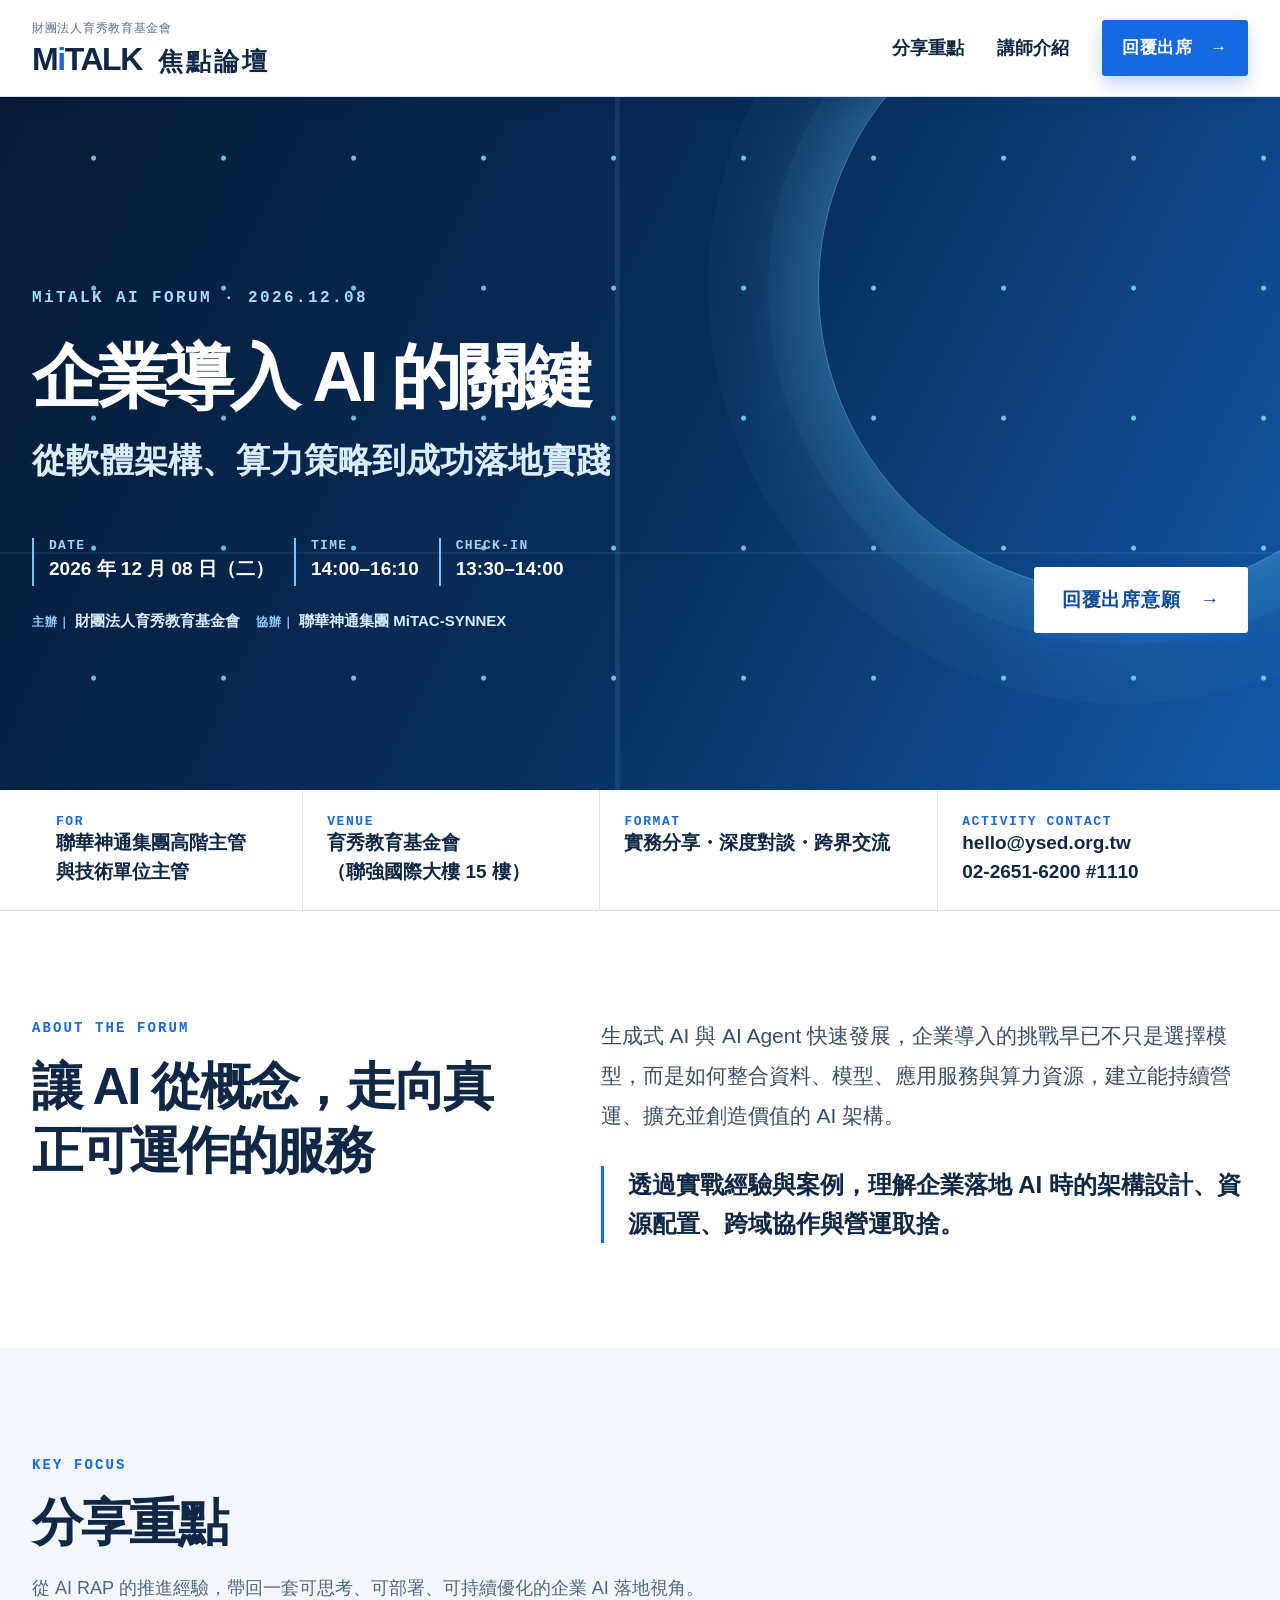
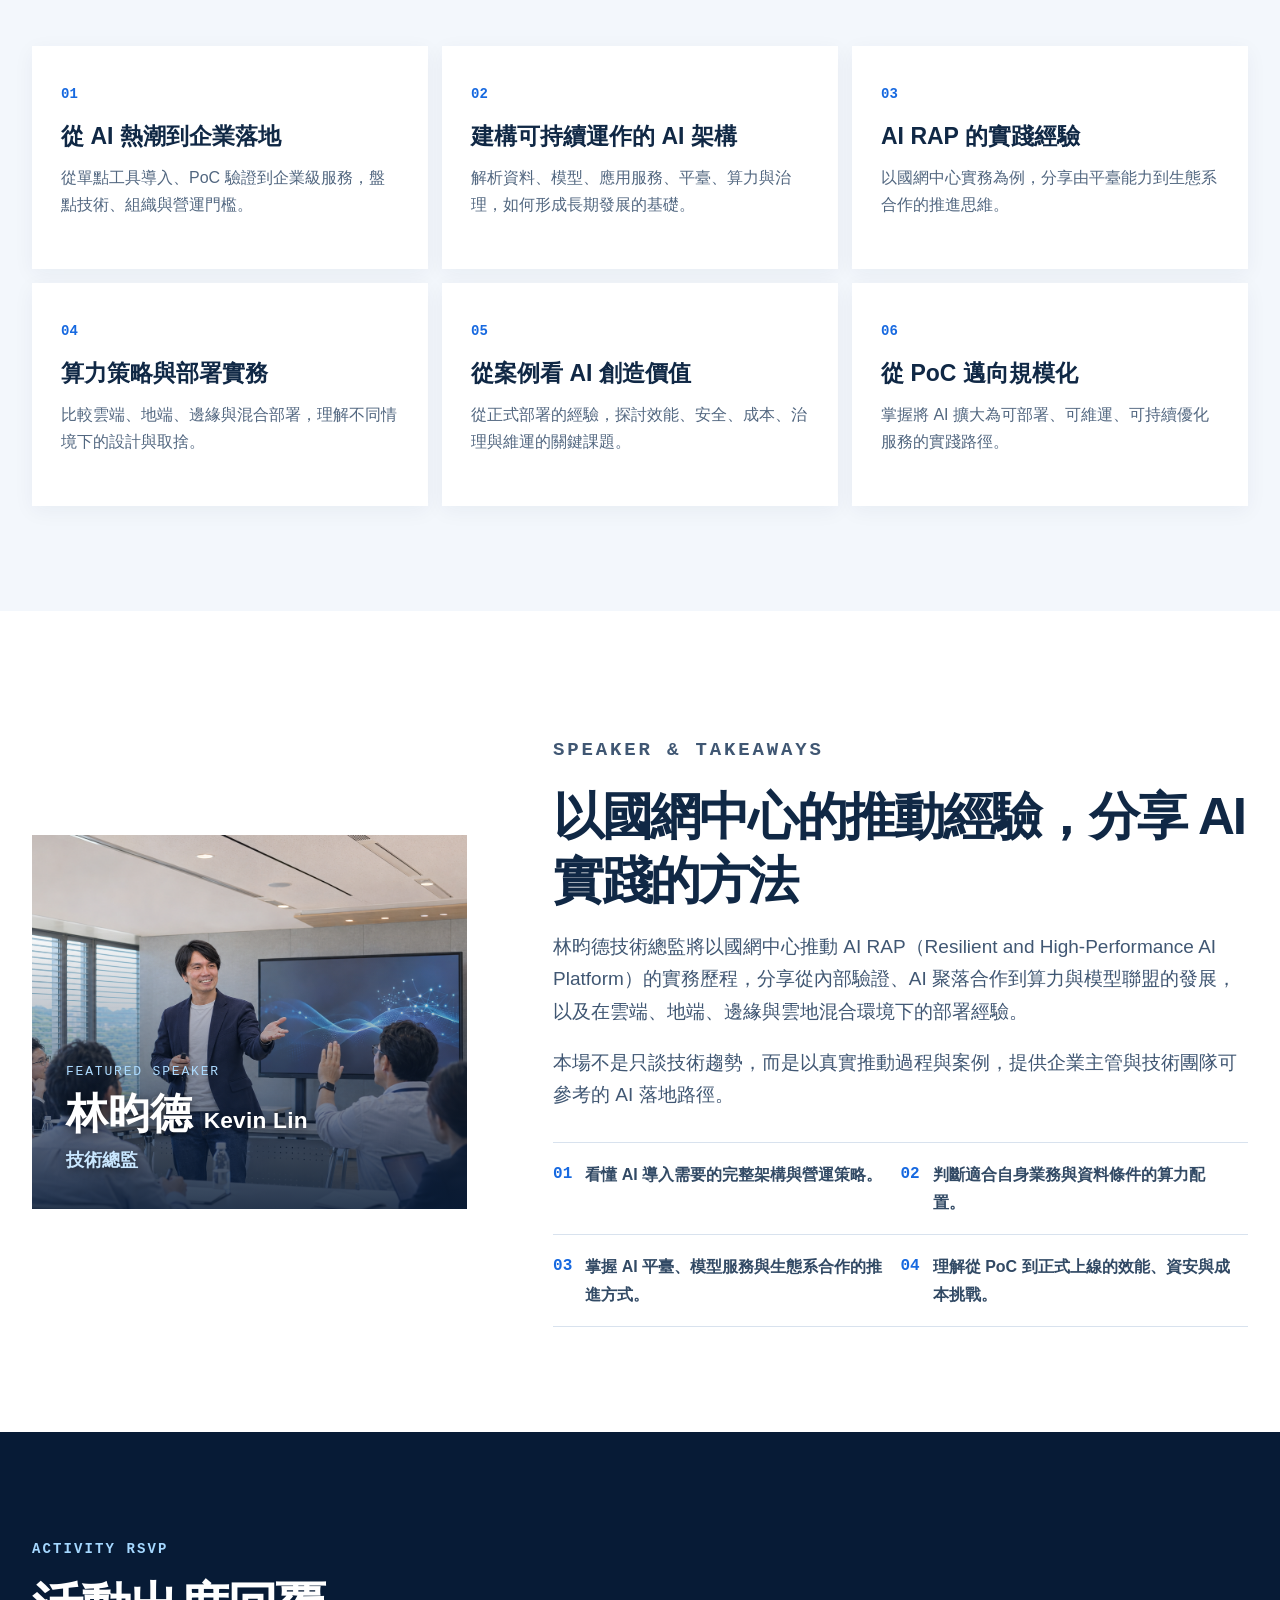
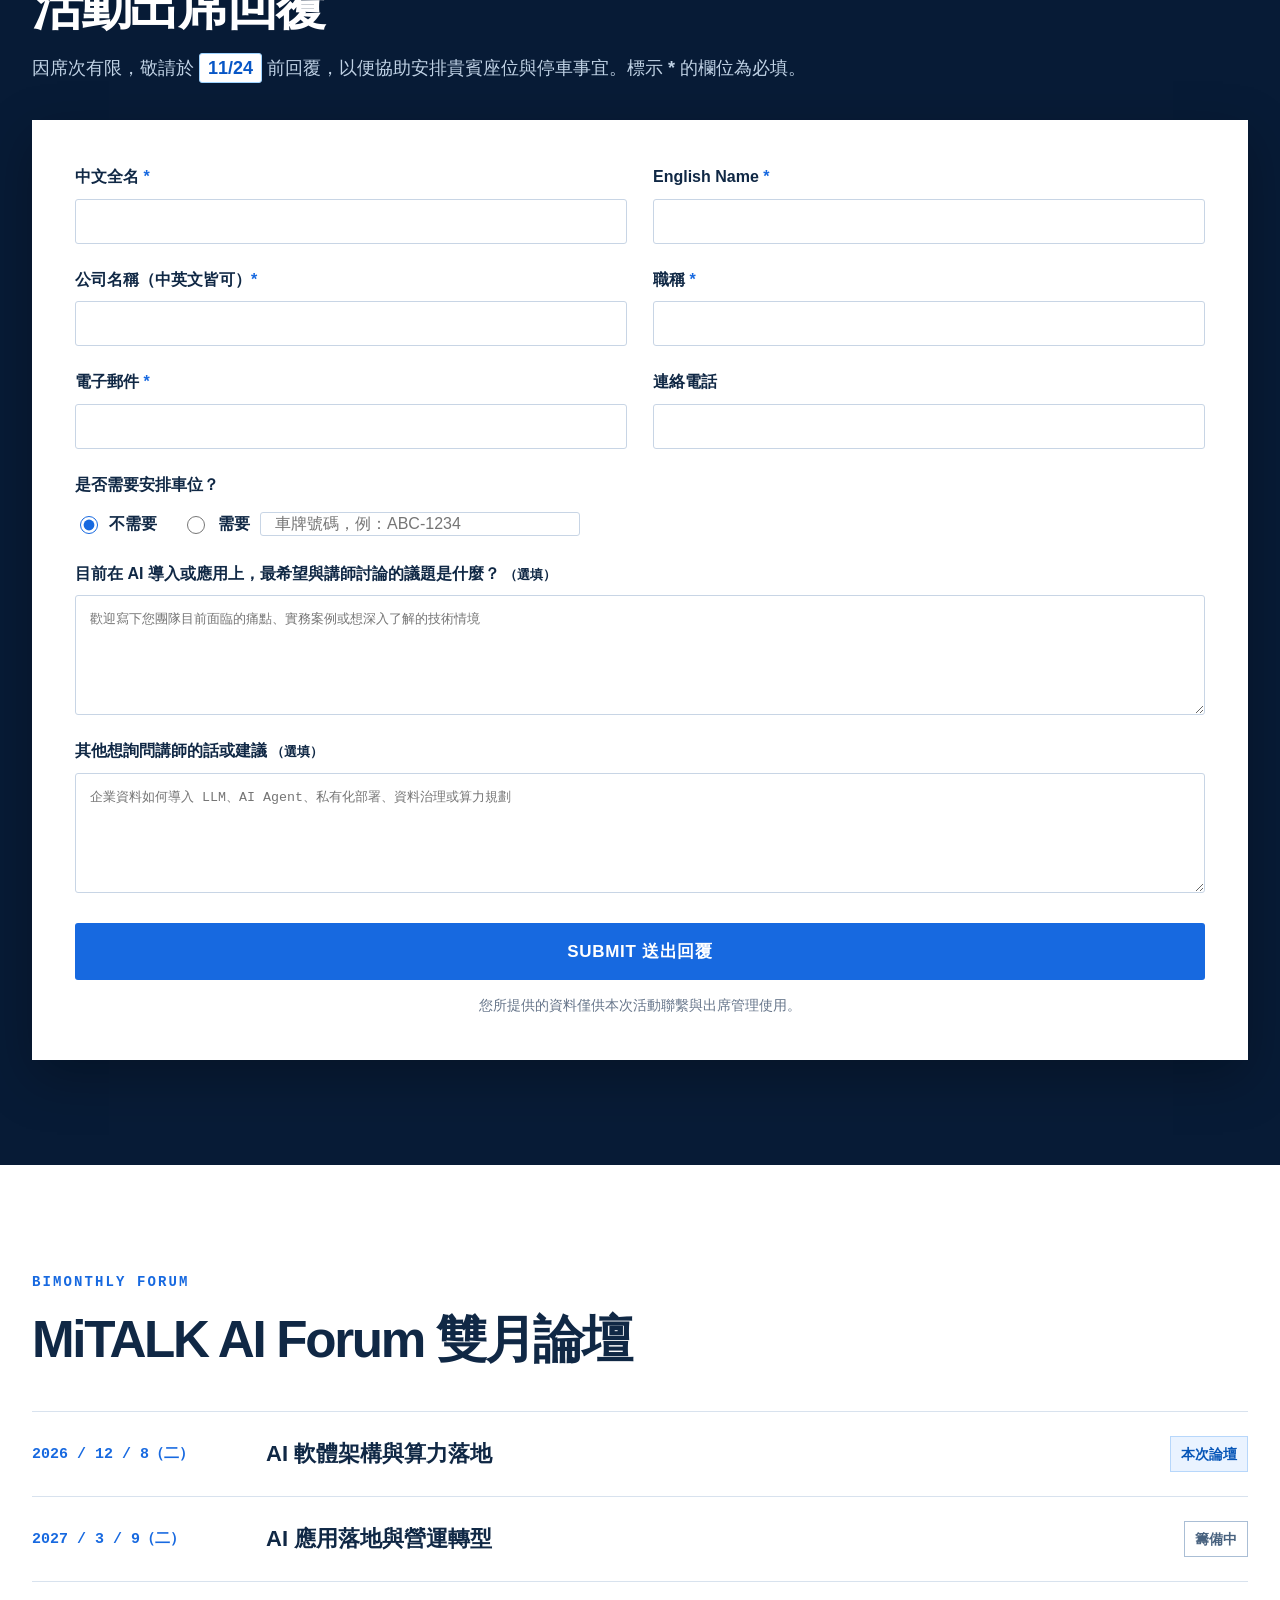
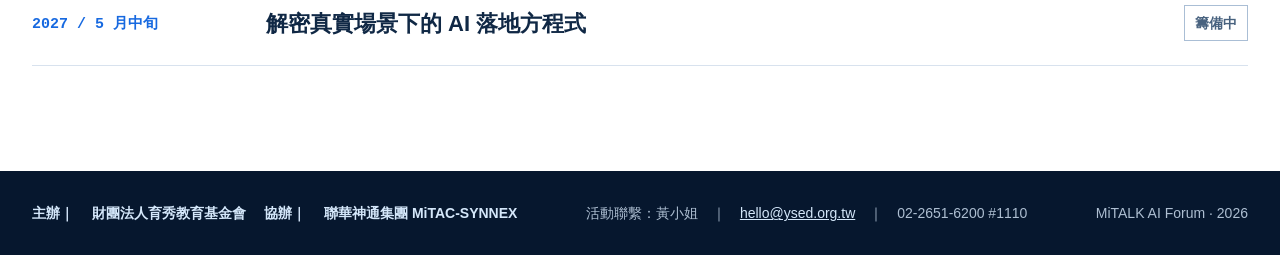
==== index.html @ 477a1f64 "Add files via upload" ====
<!doctype html>
<html lang="zh-Hant">
  <head>
    <meta charset="utf-8" />
    <meta name="viewport" content="width=device-width,initial-scale=1" />
    <meta name="description" content="MiTALK AI Forum｜企業導入 AI 的關鍵" />
    <title>MiTALK AI Forum｜企業導入 AI 的關鍵</title>
    <style>
      :root {
        --navy: #071b36;
        --ink: #102845;
        --blue: #1769e0;
        --sky: #78c5ff;
        --pale: #f3f7fc;
        --line: #d8e2ee;
        --muted: #526780;
      }
      * {
        box-sizing: border-box;
      }
      html {
        scroll-behavior: smooth;
        scroll-padding-top: 104px;
      }
      body {
        margin: 0;
        color: var(--ink);
        font-family:
          "Noto Sans TC", "PingFang TC", "Microsoft JhengHei", Arial, sans-serif;
        line-height: 1.72;
      }
      .wrap {
        width: min(1216px, calc(100% - 56px));
        margin: auto;
      }
      a {
        color: inherit;
        text-decoration: none;
      }
      .top {
        position: sticky;
        top: 0;
        z-index: 10;
        background: #ffffffed;
        backdrop-filter: blur(14px);
        border-bottom: 1px solid #d8e2ee;
        box-shadow: 0 6px 20px #061a3510;
      }
      .nav {
        height: 96px;
        display: flex;
        align-items: center;
        justify-content: space-between;
        gap: 26px;
      }
      .brand {
        width: 240px;
        height: 54px;
        position: relative;
        flex: 0 0 auto;
        color: #102845;
      }
      .brand-foundation {
        position: absolute;
        top: 0;
        left: 0;
        color: #57718f;
        font-size: 12px;
        font-weight: 500;
        letter-spacing: 0.06em;
        line-height: 1.2;
        white-space: nowrap;
      }
      .brand-title {
        position: absolute;
        left: 0;
        bottom: 0;
        display: flex;
        align-items: baseline;
        white-space: nowrap;
        font-family: Arial, Helvetica, sans-serif;
        font-size: 32px;
        font-weight: 900;
        letter-spacing: -0.045em;
        line-height: 1;
      }
      .brand-i {
        color: #1769e0;
      }
      .brand-forum {
        margin-left: 16px;
        font-family: "Noto Sans TC", "PingFang TC", "Microsoft JhengHei", sans-serif;
        font-size: 25px;
        font-style: normal;
        letter-spacing: 0.12em;
      }
      .links {
        display: flex;
        align-items: center;
        gap: 33px;
        font-size: 18px;
        font-weight: 800;
      }
      .links > a:not(.cta):hover {
        color: var(--blue);
      }
      .cta {
        display: inline-flex;
        justify-content: center;
        align-items: center;
        padding: 13px 20px;
        border-radius: 3px;
        background: var(--blue);
        color: #fff;
        font-size: 17px;
        font-weight: 800;
        letter-spacing: 0.04em;
        box-shadow: 0 8px 16px #1769e040;
        transition: 0.2s;
      }
      .cta:hover {
        background: #0756c6;
        transform: translateY(-2px);
      }
      .hero {
        min-height: 610px;
        overflow: hidden;
        position: relative;
        color: #fff;
        background: linear-gradient(
          116deg,
          #061a35 0%,
          #082e5c 52%,
          #1258a8 100%
        );
      }
      .hero:before {
        content: "";
        position: absolute;
        inset: 0;
        opacity: 0.8;
        background:
          linear-gradient(
            90deg,
            transparent 48%,
            #a3deff20 48.1% 48.35%,
            transparent 48.5%
          ),
          linear-gradient(
            0deg,
            transparent 34%,
            #a3deff1c 34.1% 34.25%,
            transparent 34.4%
          ),
          radial-gradient(circle at 72% 47%, #8ce3ff 0 2px, transparent 3px);
        background-size:
          100% 100%,
          100% 100%,
          130px 130px;
      }
      .hero:after {
        content: "";
        position: absolute;
        width: 610px;
        height: 610px;
        right: -150px;
        top: -115px;
        border: 1px solid #91dcff70;
        border-radius: 50%;
        box-shadow:
          0 0 0 50px #91dcff0b,
          0 0 0 110px #91dcff08,
          0 0 100px #59c7ff70;
      }
      .hero-content {
        position: relative;
        z-index: 1;
        padding: 83px 0 52px;
      }
      .eyebrow,
      .label {
        font-family: ui-monospace, monospace;
        letter-spacing: 0.15em;
        font-size: 14px;
        font-weight: 800;
        color: var(--blue);
        margin: 0 0 14px;
      }
      .eyebrow {
        font-size: 16px;
        color: #a8d9ff;
        margin-bottom: 24px;
      }
      .hero h1 {
        font-size: clamp(43px, 5.5vw, 76px);
        line-height: 1.13;
        letter-spacing: -0.055em;
        margin: 0;
        max-width: 800px;
      }
      .hero h1 span {
        display: block;
        color: #d9edff;
        font-size: 0.49em;
        line-height: 1.36;
        letter-spacing: 0;
        margin-top: 21px;
        font-weight: 600;
      }
      .hero-bottom {
        display: flex;
        align-items: end;
        justify-content: space-between;
        gap: 30px;
        margin-top: 54px;
      }
      .meta {
        display: flex;
        gap: 26px;
        flex-wrap: wrap;
      }
      .meta div {
        padding-left: 15px;
        border-left: 2px solid var(--sky);
      }
      .meta b {
        display: block;
        font:
          800 13px ui-monospace,
          monospace;
        color: #9cd4ff;
        letter-spacing: 0.1em;
      }
      .meta span {
        font-size: 19px;
        font-weight: 800;
      }
      .hero .cta {
        padding: 17px 28px;
        font-size: 19px;
        background: #fff;
        color: #0c4c9f;
      }
      .hero .cta:hover {
        background: #dcefff;
      }
      .event {
        border-bottom: 1px solid var(--line);
        background: #fff;
      }
      .event-grid {
        display: grid;
        grid-template-columns: 1fr 1.1fr 1.25fr auto;
        align-items: stretch;
      }
      .event-item {
        padding: 24px;
        border-left: 1px solid var(--line);
      }
      .event-item:first-child {
        border: 0;
      }
      .event-item b {
        display: block;
        color: var(--blue);
        font:
          800 13px ui-monospace,
          monospace;
        letter-spacing: 0.12em;
      }
      .event-item span {
        font-size: 19px;
        line-height: 1.5;
        font-weight: 800;
      }
      .event .cta {
        margin: 18px 0 18px 25px;
        align-self: center;
        white-space: nowrap;
      }
      section {
        padding: 105px 0;
      }
      .title {
        font-size: clamp(34px, 4vw, 53px);
        line-height: 1.25;
        letter-spacing: -0.045em;
        margin: 0;
      }
      .intro {
        display: grid;
        grid-template-columns: 0.85fr 1.15fr;
        gap: 90px;
      }
      .lead {
        font-size: 21px;
        line-height: 1.9;
        color: #394f69;
        margin: 0;
      }
      .quote {
        margin: 30px 0 0;
        padding-left: 24px;
        border-left: 3px solid var(--blue);
        font-size: 24px;
        font-weight: 700;
        line-height: 1.6;
      }
      .focus {
        background: var(--pale);
      }
      .focus-top {
        display: flex;
        align-items: end;
        justify-content: space-between;
        gap: 28px;
        margin-bottom: 42px;
      }
      .focus-top > p {
        margin: 0;
        max-width: 540px;
        color: var(--muted);
        font-size: 18px;
      }
      .agenda {
        display: grid;
        grid-template-columns: repeat(3, 1fr);
        gap: 14px;
      }
      .card {
        min-height: 223px;
        padding: 30px 29px;
        background: #fff;
        border-top: 3px solid transparent;
        box-shadow: 0 5px 20px #1128450d;
        transition: 0.2s;
      }
      .card:hover {
        border-top-color: var(--blue);
        transform: translateY(-5px);
      }
      .no {
        font:
          800 14px ui-monospace,
          monospace;
        color: var(--blue);
      }
      .card h3 {
        font-size: 23px;
        line-height: 1.35;
        margin: 15px 0 11px;
      }
      .card p {
        margin: 0;
        color: var(--muted);
        font-size: 16px;
      }
      .speaker {
        display: grid;
        grid-template-columns: 0.77fr 1.23fr;
        gap: 86px;
        align-items: center;
      }
      .speaker-card {
        position: relative;
        overflow: hidden;
        min-height: 374px;
        padding: 46px 38px;
        color: #fff;
        background: linear-gradient(160deg, #0a2a50, #0c5bb1);
      }
      .speaker-card:after {
        content: "AI";
        position: absolute;
        right: -16px;
        bottom: -67px;
        color: #b7e2ff28;
        font-size: 210px;
        font-weight: 900;
        line-height: 1;
      }
      .speaker-card p {
        position: relative;
        z-index: 1;
        margin: 0;
        color: #addbff;
        font:
          13px ui-monospace,
          monospace;
        letter-spacing: 0.14em;
      }
      .speaker-card h3 {
        position: relative;
        z-index: 1;
        margin: 82px 0 0;
        font-size: 42px;
        line-height: 1.3;
      }
      .speaker-card small {
        display: block;
        margin-top: 8px;
        color: #c9e7ff;
        font-size: 20px;
      }
      .speaker-text > p {
        margin: 18px 0;
        color: #405773;
        font-size: 19px;
      }
      .takeaways {
        display: grid;
        grid-template-columns: 1fr 1fr;
        margin-top: 30px;
        border-top: 1px solid var(--line);
      }
      .takeaway {
        display: flex;
        gap: 13px;
        padding: 18px 18px 18px 0;
        border-bottom: 1px solid var(--line);
        font-size: 16px;
        font-weight: 700;
        color: #324a65;
      }
      .tick {
        font-family: ui-monospace, monospace;
        color: var(--blue);
      }
      .rsvp {
        background: var(--navy);
        color: #fff;
      }
      .rsvp .label {
        color: #a5d8ff;
      }
      .rsvp-intro {
        margin: 14px 0 36px;
        color: #c0d2e5;
        font-size: 18px;
      }
      .formbox {
        padding: 43px;
        background: #fff;
        color: var(--ink);
        box-shadow: 0 18px 50px #0004;
      }
      .form-note {
        margin: 0 0 28px;
        padding-left: 14px;
        border-left: 3px solid var(--blue);
        color: var(--muted);
        font-size: 15px;
      }
      .grid {
        display: grid;
        grid-template-columns: 1fr 1fr;
        gap: 22px 26px;
      }
      .field {
        display: flex;
        flex-direction: column;
        gap: 8px;
      }
      .field label {
        font-size: 16px;
        font-weight: 800;
      }
      .required {
        color: var(--blue);
      }
      input,
      textarea {
        width: 100%;
        padding: 14px;
        border: 1px solid #c8d5e5;
        border-radius: 3px;
        outline: 0;
        color: var(--ink);
        font: 17px inherit;
      }
      textarea {
        min-height: 120px;
        resize: vertical;
      }
      input:focus,
      textarea:focus {
        border-color: var(--blue);
        box-shadow: 0 0 0 3px #1769e020;
      }
      .full {
        grid-column: 1/-1;
      }
      .choices {
        display: flex;
        gap: 25px;
        flex-wrap: wrap;
        padding-top: 4px;
      }
      .choice {
        display: flex;
        align-items: center;
        gap: 8px;
        font-weight: 600;
      }
      .choice input {
        width: 18px;
        height: 18px;
        accent-color: var(--blue);
      }
      .submit {
        width: 100%;
        margin-top: 30px;
        padding: 17px 24px;
        border: 0;
        border-radius: 3px;
        background: var(--blue);
        color: #fff;
        cursor: pointer;
        font: 800 19px inherit;
      }
      .helper {
        margin: 13px 0 0;
        text-align: center;
        color: #66758a;
        font-size: 14px;
      }
      .success-modal {
        position: fixed;
        inset: 0;
        z-index: 1000;
        display: grid;
        place-items: center;
        padding: 20px;
        background: #061a35b8;
      }
      .success-modal[hidden] {
        display: none;
      }
      .success-dialog {
        position: relative;
        width: min(560px, 100%);
        padding: 42px;
        border-top: 4px solid var(--blue);
        background: #fff;
        color: var(--ink);
        box-shadow: 0 18px 50px #0004;
      }
      .success-dialog .label {
        margin: 0 0 12px;
        color: var(--blue);
      }
      .success-dialog h2 {
        margin: 0 0 16px;
        font-size: 26px;
      }
      .success-dialog p {
        line-height: 1.8;
      }
      .modal-close {
        position: absolute;
        top: 10px;
        right: 14px;
        padding: 4px 10px;
        border: 0;
        background: transparent;
        color: var(--muted);
        cursor: pointer;
        font-family: inherit;
        font-size: 28px;
        line-height: 1;
      }
      .modal-confirm {
        margin-top: 12px;
        padding: 12px 24px;
        border: 0;
        border-radius: 3px;
        background: var(--blue);
        color: #fff;
        cursor: pointer;
        font-family: inherit;
        font-size: 16px;
        font-weight: 700;
      }
      .submit:disabled,
      .modal-confirm:disabled {
        cursor: wait;
        opacity: 0.7;
      }
      .forum {
        background: #fff;
      }
      .forum-grid {
        margin-top: 39px;
        border-top: 1px solid var(--line);
      }
      .forum-row {
        display: grid;
        grid-template-columns: 210px 1fr auto;
        align-items: center;
        gap: 24px;
        padding: 23px 0;
        border-bottom: 1px solid var(--line);
      }
      .forum-date {
        font:
          800 15px ui-monospace,
          monospace;
        color: var(--blue);
      }
      .forum-name {
        font-size: 22px;
        font-weight: 800;
      }
      .status {
        padding: 5px 10px;
        border: 1px solid #aabed5;
        color: #48627f;
        font-size: 14px;
        font-weight: 700;
      }
      .now {
        border-color: #b7d7fb;
        background: #eaf3ff;
        color: #0756b8;
      }
      .footer {
        padding: 30px 0;
        background: #06172e;
        color: #aebfd2;
        font-size: 14px;
      }
      .footer .wrap {
        display: flex;
        justify-content: space-between;
        gap: 18px;
        flex-wrap: wrap;
      }
      .footer strong {
        color: #fff;
      }
      @media (max-width: 850px) {
        .wrap {
          width: min(100% - 34px, 1216px);
        }
        .nav {
          height: 78px;
        }
        .brand {
          width: 190px;
          height: 44px;
        }
        .brand-foundation {
          top: 0;
          left: 0;
          font-size: 10px;
        }
        .brand-title {
          font-size: 26px;
        }
        .brand-forum {
          margin-left: 12px;
          font-size: 20px;
        }
        .links {
          gap: 16px;
        }
        .links > a:not(.cta) {
          display: none;
        }
        .cta {
          padding: 10px 13px;
          font-size: 15px;
        }
        .hero {
          min-height: auto;
        }
        .hero-content {
          padding: 68px 0 42px;
        }
        .hero h1 {
          font-size: clamp(39px, 11vw, 62px);
        }
        .hero-bottom {
          align-items: start;
          flex-direction: column;
          margin-top: 40px;
        }
        .meta {
          gap: 16px;
        }
        .meta span {
          font-size: 17px;
        }
        .event-grid {
          grid-template-columns: 1fr 1fr;
        }
        .event-item:nth-child(3) {
          border-left: 0;
          border-top: 1px solid var(--line);
        }
        .event .cta {
          grid-column: 1/-1;
          margin: 18px;
        }
        .intro,
        .speaker {
          grid-template-columns: 1fr;
          gap: 36px;
        }
        .focus-top {
          display: block;
        }
        .focus-top > p {
          margin-top: 20px;
        }
        .agenda,
        .takeaways,
        .grid {
          grid-template-columns: 1fr;
        }
        .speaker-card {
          min-height: 250px;
        }
        .speaker-card h3 {
          margin-top: 42px;
        }
        .full {
          grid-column: auto;
        }
        .formbox {
          padding: 27px 20px;
        }
        .forum-row {
          grid-template-columns: 1fr;
          gap: 5px;
        }
        .status {
          justify-self: start;
        }
        section {
          padding: 70px 0;
        }
      }
    </style>
    <style>
      .event-grid {
        grid-template-columns: 1fr 1.1fr 1.25fr 1.15fr;
      }
      .parking-inline {
        display: flex;
        align-items: center;
        gap: 10px;
        flex-wrap: wrap;
      }
      .parking-inline input[type="text"] {
        width: 170px;
        padding: 8px 10px;
        font-size: 16px;
      }
      .speaker-card {
        padding: 0;
        background: #0b2a50;
      }
      .speaker-card:after {
        display: none;
      }
      .speaker-image {
        position: absolute;
        inset: 0;
        width: 100%;
        height: 100%;
        object-fit: cover;
      }
      .speaker-overlay {
        position: absolute;
        inset: 0;
        z-index: 1;
        display: flex;
        flex-direction: column;
        justify-content: flex-end;
        padding: 36px 34px;
        background: linear-gradient(180deg, #071b3600 26%, #071b36d9 100%);
      }
      .speaker-card h3 {
        margin: 8px 0 0;
        text-shadow: 0 2px 10px #0008;
      }
      .speaker-card h3 span {
        font-size: 0.54em;
        letter-spacing: 0.01em;
        white-space: nowrap;
      }
      .speaker-card small {
        font-size: 18px;
      }
      .hero-flyer-art {
        position: absolute;
        z-index: 0;
        right: -7%;
        bottom: -14%;
        width: 72%;
        height: 84%;
        object-fit: cover;
        object-position: right bottom;
        opacity: 0.28;
        filter: brightness(0.62) saturate(1.55) contrast(1.28);
        mix-blend-mode: screen;
        clip-path: polygon(20% 0, 100% 0, 100% 100%, 0 100%);
        mask-image: linear-gradient(90deg, transparent 0%, #000 32%, #000 100%);
      }
      .hero-organizers {
        display: flex;
        gap: 16px;
        flex-wrap: wrap;
        margin-top: 22px;
        color: #d7ebff;
        font-size: 15px;
        font-weight: 700;
      }
      .hero-organizers strong {
        color: #8fcaff;
        font:
          800 12px ui-monospace,
          monospace;
        letter-spacing: 0.08em;
      }
      .focus-top {
        display: block;
        align-items: initial;
      }
      .focus-top > p {
        margin: 18px 0 0;
        max-width: 720px;
      }
      .submit {
        font-family: inherit;
        font-size: 17px;
        font-weight: 800;
        letter-spacing: 0.04em;
      }
      .organizers {
        display: flex;
        align-items: center;
        gap: 18px;
        flex-wrap: wrap;
      }
      .organizers,
      .organizers a,
      .organizers strong,
      .organizers span {
        font-family: inherit;
        font-size: 14px;
        font-weight: 600;
        color: #d4e7fa;
      }
      .organizers a {
        display: inline-flex;
        align-items: center;
        gap: 8px;
      }
      .organizers a:hover {
        text-decoration: underline;
      }
      .footer-contact {
        color: #aebfd2;
      }
      .footer-contact a {
        color: #d4e7fa;
        text-decoration: underline;
      }
      @media (max-width: 850px) {
        .speaker-overlay {
          padding: 26px;
        }
        .speaker-card h3 {
          font-size: 33px;
        }
        .hero-flyer-art {
          right: -38%;
          bottom: -2%;
          width: 118%;
          height: 62%;
          opacity: 0.21;
        }
        .hero-organizers {
          margin-top: 18px;
          gap: 8px 14px;
        }
        .organizers {
          gap: 10px;
        }
      }
    </style>
  </head>
  <body>
    <style>
      .hero-flyer-art {
        display: none;
      }
      .parking-inline input[type="text"] {
        width: 320px;
        max-width: 100%;
        padding: 11px 14px;
      }
      .deadline {
        display: inline-block;
        padding: 1px 8px;
        border: 1px solid #9ed3ff;
        border-radius: 3px;
        background: #fff;
        color: #0756c6;
        font-weight: 900;
        line-height: 1.45;
      }
      .meta {
        gap: 20px;
      }
    </style>
    <header class="top">
      <div class="wrap nav">
        <a class="brand" href="#top" aria-label="MiTALK 焦點論壇首頁"
          ><span class="brand-foundation">財團法人育秀教育基金會</span
          ><span class="brand-title"
            ><span>M</span><span class="brand-i">i</span><span>TALK</span
            ><em class="brand-forum">焦點論壇</em></span
          ></a
        >
        <nav class="links">
          <a href="#focus">分享重點</a><a href="#speaker">講師介紹</a
          ><a class="cta" href="#rsvp">回覆出席　→</a>
        </nav>
      </div>
    </header>
    <main id="top">
      <section class="hero">
        <img
          class="hero-flyer-art"
          src="assets/flyer-graphic.svg"
          alt=""
          aria-hidden="true"
        />
        <div class="wrap hero-content">
          <p class="eyebrow">MiTALK AI FORUM · 2026.12.08</p>
          <h1>
            企業導入 AI 的關鍵<span>從軟體架構、算力策略到成功落地實踐</span>
          </h1>
          <div class="hero-bottom">
            <div>
              <div class="meta">
                <div><b>DATE</b><span>2026 年 12 月 08 日（二）</span></div>
                <div><b>TIME</b><span>14:00–16:10</span></div>
                <div><b>CHECK-IN</b><span>13:30–14:00</span></div>
              </div>
              <div class="hero-organizers">
                <span><strong>主辦｜</strong> 財團法人育秀教育基金會</span
                ><span><strong>協辦｜</strong> 聯華神通集團 MiTAC-SYNNEX</span>
              </div>
            </div>
            <a class="cta" href="#rsvp">回覆出席意願　→</a>
          </div>
        </div>
      </section>
      <div class="event">
        <div class="wrap event-grid">
          <div class="event-item">
            <b>FOR</b><span>聯華神通集團高階主管<br />與技術單位主管</span>
          </div>
          <div class="event-item">
            <b>VENUE</b><span>育秀教育基金會<br />（聯強國際大樓 15 樓）</span>
          </div>
          <div class="event-item">
            <b>FORMAT</b><span>實務分享・深度對談・跨界交流</span>
          </div>
          <div class="event-item">
            <b>ACTIVITY CONTACT</b
            ><span>hello@ysed.org.tw<br />02-2651-6200 #1110</span>
          </div>
        </div>
      </div>
      <section class="wrap intro">
        <div>
          <p class="label">ABOUT THE FORUM</p>
          <h2 class="title">讓 AI 從概念，走向真正可運作的服務</h2>
        </div>
        <div>
          <p class="lead">
            生成式 AI 與 AI Agent
            快速發展，企業導入的挑戰早已不只是選擇模型，而是如何整合資料、模型、應用服務與算力資源，建立能持續營運、擴充並創造價值的
            AI 架構。
          </p>
          <p class="quote">
            透過實戰經驗與案例，理解企業落地 AI
            時的架構設計、資源配置、跨域協作與營運取捨。
          </p>
        </div>
      </section>
      <section class="focus" id="focus">
        <div class="wrap">
          <div class="focus-top">
            <div>
              <p class="label">KEY FOCUS</p>
              <h2 class="title">分享重點</h2>
            </div>
            <p>
              從 AI RAP 的推進經驗，帶回一套可思考、可部署、可持續優化的企業 AI
              落地視角。
            </p>
          </div>
          <div class="agenda">
            <article class="card">
              <span class="no">01</span>
              <h3>從 AI 熱潮到企業落地</h3>
              <p>
                從單點工具導入、PoC 驗證到企業級服務，盤點技術、組織與營運門檻。
              </p>
            </article>
            <article class="card">
              <span class="no">02</span>
              <h3>建構可持續運作的 AI 架構</h3>
              <p>
                解析資料、模型、應用服務、平臺、算力與治理，如何形成長期發展的基礎。
              </p>
            </article>
            <article class="card">
              <span class="no">03</span>
              <h3>AI RAP 的實踐經驗</h3>
              <p>以國網中心實務為例，分享由平臺能力到生態系合作的推進思維。</p>
            </article>
            <article class="card">
              <span class="no">04</span>
              <h3>算力策略與部署實務</h3>
              <p>
                比較雲端、地端、邊緣與混合部署，理解不同情境下的設計與取捨。
              </p>
            </article>
            <article class="card">
              <span class="no">05</span>
              <h3>從案例看 AI 創造價值</h3>
              <p>
                從正式部署的經驗，探討效能、安全、成本、治理與維運的關鍵課題。
              </p>
            </article>
            <article class="card">
              <span class="no">06</span>
              <h3>從 PoC 邁向規模化</h3>
              <p>掌握將 AI 擴大為可部署、可維運、可持續優化服務的實踐路徑。</p>
            </article>
          </div>
        </div>
      </section>
      <section class="wrap speaker" id="speaker">
        <aside class="speaker-card">
          <img
            class="speaker-image"
            src="assets/forum-simulated-pic.png"
            alt="講師授課並與學員互動的情境"
          />
          <div class="speaker-overlay">
            <p>FEATURED SPEAKER</p>
            <h3>林昀德 <span>Kevin Lin</span><small>技術總監</small></h3>
          </div>
        </aside>
        <div class="speaker-text">
          <p class="label">SPEAKER & TAKEAWAYS</p>
          <h2 class="title">以國網中心的推動經驗，分享 AI 實踐的方法</h2>
          <p>
            林昀德技術總監將以國網中心推動 AI RAP（Resilient and
            High-Performance AI Platform）的實務歷程，分享從內部驗證、AI
            聚落合作到算力與模型聯盟的發展，以及在雲端、地端、邊緣與雲地混合環境下的部署經驗。
          </p>
          <p>
            本場不是只談技術趨勢，而是以真實推動過程與案例，提供企業主管與技術團隊可參考的
            AI 落地路徑。
          </p>
          <div class="takeaways">
            <div class="takeaway">
              <span class="tick">01</span
              ><span>看懂 AI 導入需要的完整架構與營運策略。</span>
            </div>
            <div class="takeaway">
              <span class="tick">02</span
              ><span>判斷適合自身業務與資料條件的算力配置。</span>
            </div>
            <div class="takeaway">
              <span class="tick">03</span
              ><span>掌握 AI 平臺、模型服務與生態系合作的推進方式。</span>
            </div>
            <div class="takeaway">
              <span class="tick">04</span
              ><span>理解從 PoC 到正式上線的效能、資安與成本挑戰。</span>
            </div>
          </div>
        </div>
      </section>
      <section class="rsvp" id="rsvp">
        <div class="wrap">
          <p class="label">ACTIVITY RSVP</p>
          <h2 class="title">活動出席回覆</h2>
          <p class="rsvp-intro">
            因席次有限，敬請於 <mark class="deadline">11/24</mark>
            前回覆，以便協助安排貴賓座位與停車事宜。標示
            <strong>*</strong> 的欄位為必填。
          </p>
          <form class="formbox" id="rsvpForm">
            <div class="grid">
              <div class="field">
                <label for="name"
                  >中文全名 <span class="required">*</span></label
                ><input id="name" required />
              </div>
              <div class="field">
                <label for="enname"
                  >English Name <span class="required">*</span></label
                ><input id="enname" required />
              </div>
              <div class="field">
                <label for="company"
                  >公司名稱（中英文皆可）<span class="required">*</span></label
                ><input id="company" required />
              </div>
              <div class="field">
                <label for="title">職稱 <span class="required">*</span></label
                ><input id="title" required />
              </div>
              <div class="field">
                <label for="email"
                  >電子郵件 <span class="required">*</span></label
                ><input id="email" type="email" required />
              </div>
              <div class="field">
                <label for="phone">連絡電話</label
                ><input id="phone" type="tel" />
              </div>
              <div class="field full">
                <label>是否需要安排車位？</label>
                <div class="choices">
                  <label class="choice"
                    ><input
                      type="radio"
                      name="parking"
                      value="不需要"
                      checked
                    />
                    不需要</label
                  ><label class="choice parking-inline"
                    ><input type="radio" name="parking" value="需要" /> 需要
                    <input
                      id="plate"
                      type="text"
                      placeholder="車牌號碼，例：ABC-1234"
                      aria-label="車牌號碼"
                  /></label>
                </div>
              </div>
              <div class="field full">
                <label for="topic"
                  >目前在 AI 導入或應用上，最希望與講師討論的議題是什麼？
                  <small>（選填）</small></label
                ><textarea
                  id="topic"
                  placeholder="歡迎寫下您團隊目前面臨的痛點、實務案例或想深入了解的技術情境"
                ></textarea>
              </div>
              <div class="field full">
                <label for="other"
                  >其他想詢問講師的話或建議 <small>（選填）</small></label
                ><textarea
                  id="other"
                  placeholder="企業資料如何導入 LLM、AI Agent、私有化部署、資料治理或算力規劃"
                ></textarea>
              </div>
            </div>
            <button class="submit" type="submit">SUBMIT 送出回覆</button>
            <p class="helper">您所提供的資料僅供本次活動聯繫與出席管理使用。</p>
          </form>
        </div>
      </section>
      <section class="forum">
        <div class="wrap">
          <p class="label">BIMONTHLY FORUM</p>
          <h2 class="title">MiTALK AI Forum 雙月論壇</h2>
          <div class="forum-grid">
            <div class="forum-row">
              <div class="forum-date">2026 / 12 / 8（二）</div>
              <div class="forum-name">AI 軟體架構與算力落地</div>
              <span class="status now">本次論壇</span>
            </div>
            <div class="forum-row">
              <div class="forum-date">2027 / 3 / 9（二）</div>
              <div class="forum-name">AI 應用落地與營運轉型</div>
              <span class="status">籌備中</span>
            </div>
            <div class="forum-row">
              <div class="forum-date">2027 / 5 月中旬</div>
              <div class="forum-name">解密真實場景下的 AI 落地方程式</div>
              <span class="status">籌備中</span>
            </div>
          </div>
        </div>
      </section>
    </main>
    <footer class="footer">
      <div class="wrap">
        <span class="organizers"
          ><strong>主辦｜</strong
          ><a
            href="https://www.ysed.org.tw/yscampus/"
            target="_blank"
            rel="noopener"
            >財團法人育秀教育基金會</a
          ><strong>協辦｜</strong><span>聯華神通集團 MiTAC-SYNNEX</span></span
        ><span class="footer-contact"
          >活動聯繫：黃小姐　｜　<a href="mailto:hello@ysed.org.tw"
            >hello@ysed.org.tw</a
          >　｜　02-2651-6200 #1110</span
        ><span>MiTALK AI Forum · 2026</span>
      </div>
    </footer>
    <div class="success-modal" id="successModal" hidden>
      <div
        class="success-dialog"
        role="dialog"
        aria-modal="true"
        aria-labelledby="successTitle"
        aria-describedby="successMessage"
      >
        <button class="modal-close" type="button" aria-label="關閉提示">
          &times;
        </button>
        <p class="label">ACTIVITY RSVP</p>
        <h2 id="successTitle">送出成功</h2>
        <p id="successMessage">
          感謝您的回覆與報名，將於活動前一週寄送活動資訊給您，期待與您 12/8 在 MiTALK 相見！
        </p>
        <button class="modal-confirm" type="button">我知道了</button>
      </div>
    </div>
    <script>
      const rsvpForm = document.getElementById("rsvpForm"),
        submitButton = rsvpForm.querySelector(".submit"),
        successModal = document.getElementById("successModal"),
        modalCloseButtons = successModal.querySelectorAll(
          ".modal-close, .modal-confirm",
        );
      let submissionPending = false;

      function closeSuccessModal() {
        successModal.hidden = true;
        submitButton.focus();
      }

      modalCloseButtons.forEach((button) =>
        button.addEventListener("click", closeSuccessModal),
      );
      successModal.addEventListener("click", (event) => {
        if (event.target === successModal) closeSuccessModal();
      });
      document.addEventListener("keydown", (event) => {
        if (event.key === "Escape" && !successModal.hidden) {
          closeSuccessModal();
        }
      });

      rsvpForm.addEventListener("submit", function (event) {
        event.preventDefault();
        if (submissionPending || !this.reportValidity()) return;

        const value = (id) =>
            document.getElementById(id).value.trim(),
          selected = (name) =>
            document.querySelector('input[name="' + name + '"]:checked')
              ?.value || "",
          values = {
            "entry.1392072307": value("name"),
            "entry.953667232": value("enname"),
            "entry.192898585": value("company"),
            "entry.1693461081": value("title"),
            "entry.1096803072": value("email"),
            "entry.1300517017": value("phone"),
            "entry.722357315": selected("parking"),
            "entry.1476815798": value("plate"),
            "entry.1468016906": value("topic"),
            "entry.1255565283": value("other"),
            fvv: "1",
            pageHistory: "0",
            fbzx: "8580485296386215046",
          },
          postForm = document.createElement("form"),
          frame = document.createElement("iframe");

        postForm.method = "post";
        postForm.action =
          "https://docs.google.com/forms/d/e/1FAIpQLSdVg5Psu8YSqXrb2darOfJkdXDuL2L2rNWEKp0N9kSgaowLvQ/formResponse";
        postForm.target = "rsvpSubmissionFrame";
        postForm.hidden = true;

        Object.entries(values).forEach(([name, value]) => {
          const input = document.createElement("input");
          input.type = "hidden";
          input.name = name;
          input.value = value;
          postForm.appendChild(input);
        });

        frame.name = "rsvpSubmissionFrame";
        frame.title = "背景表單送出";
        frame.tabIndex = -1;
        frame.style.display = "none";
        frame.src =
          "https://docs.google.com/forms/d/e/1FAIpQLSdVg5Psu8YSqXrb2darOfJkdXDuL2L2rNWEKp0N9kSgaowLvQ/viewform?hl=zh-TW";

        let waitingForInitialLoad = true;
        frame.addEventListener("load", () => {
          if (waitingForInitialLoad) {
            waitingForInitialLoad = false;
            postForm.submit();
            return;
          }

          submissionPending = false;
          submitButton.disabled = false;
          submitButton.textContent = "SUBMIT 送出回覆";
          postForm.remove();
          frame.remove();
          successModal.hidden = false;
          successModal.querySelector(".modal-close").focus();
        });

        submissionPending = true;
        submitButton.disabled = true;
        submitButton.textContent = "送出中…";
        document.body.append(postForm, frame);
      });
    </script>
  </body>
</html>
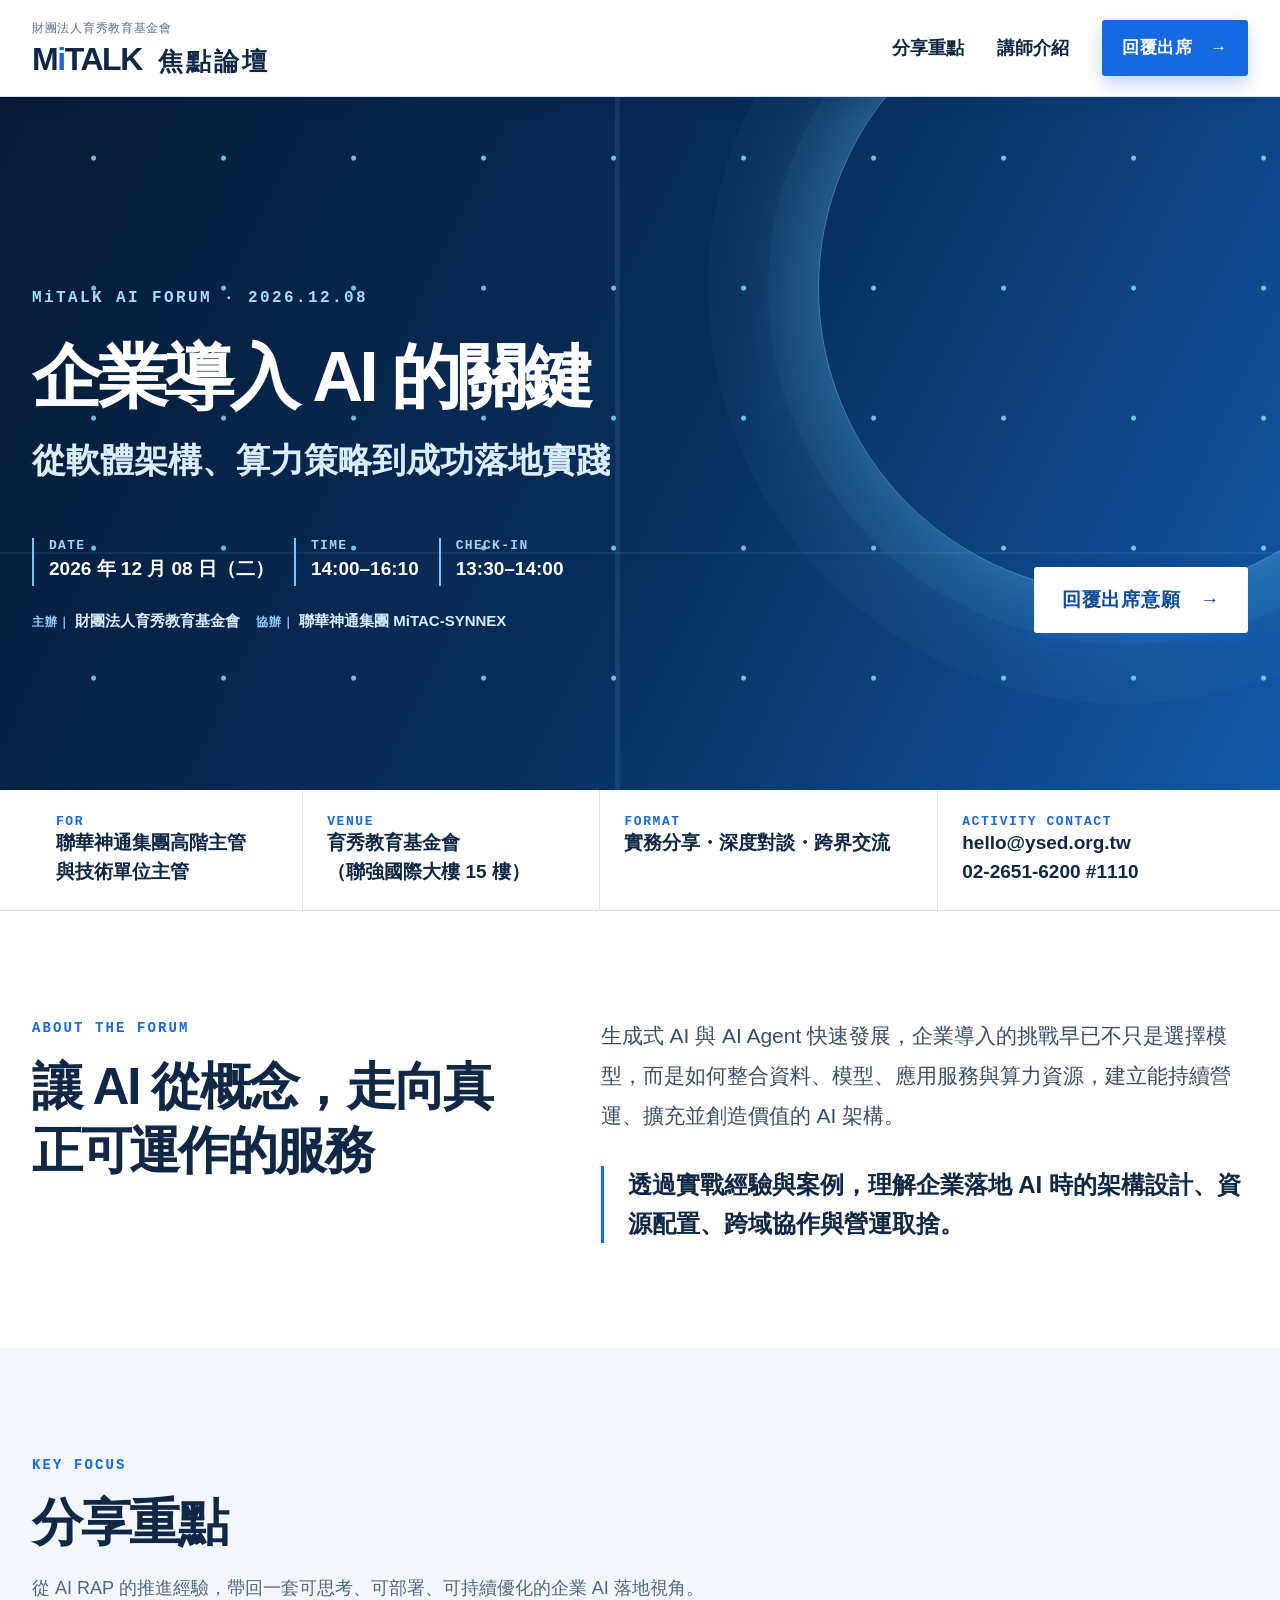
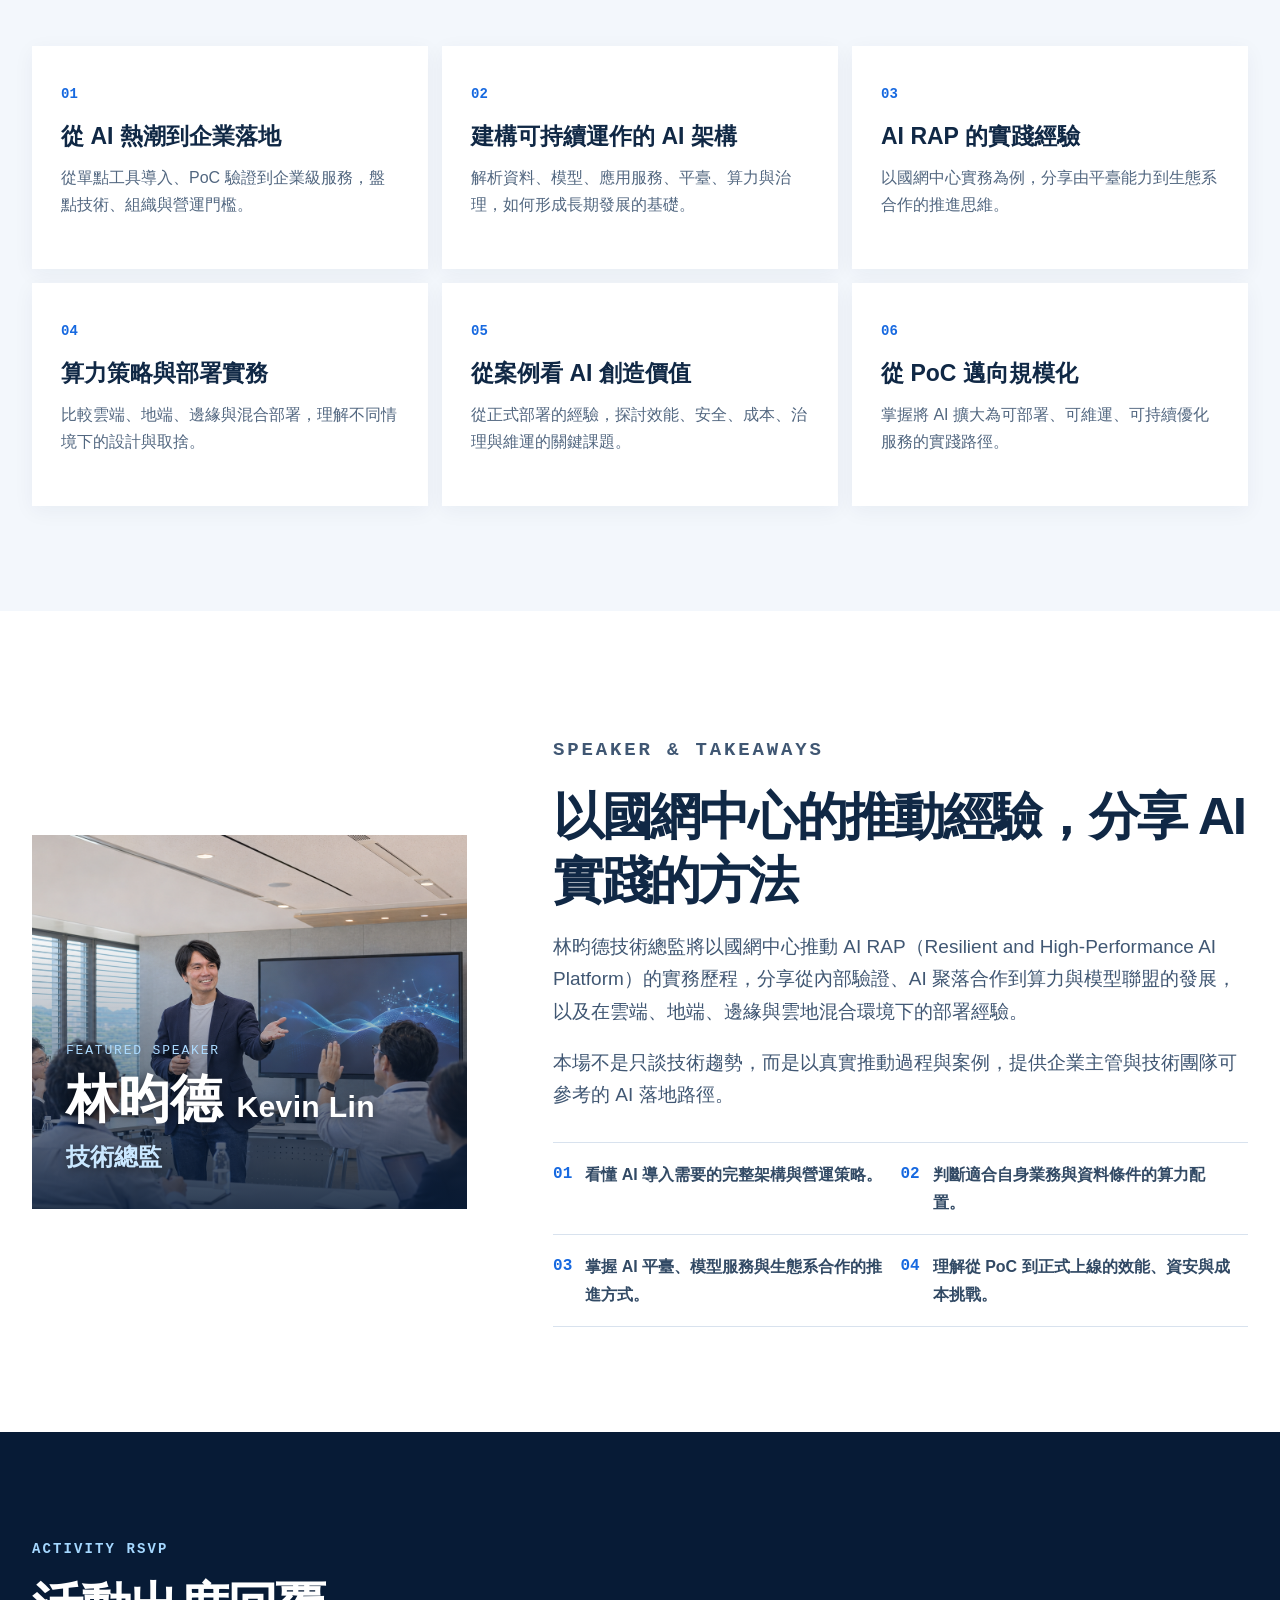
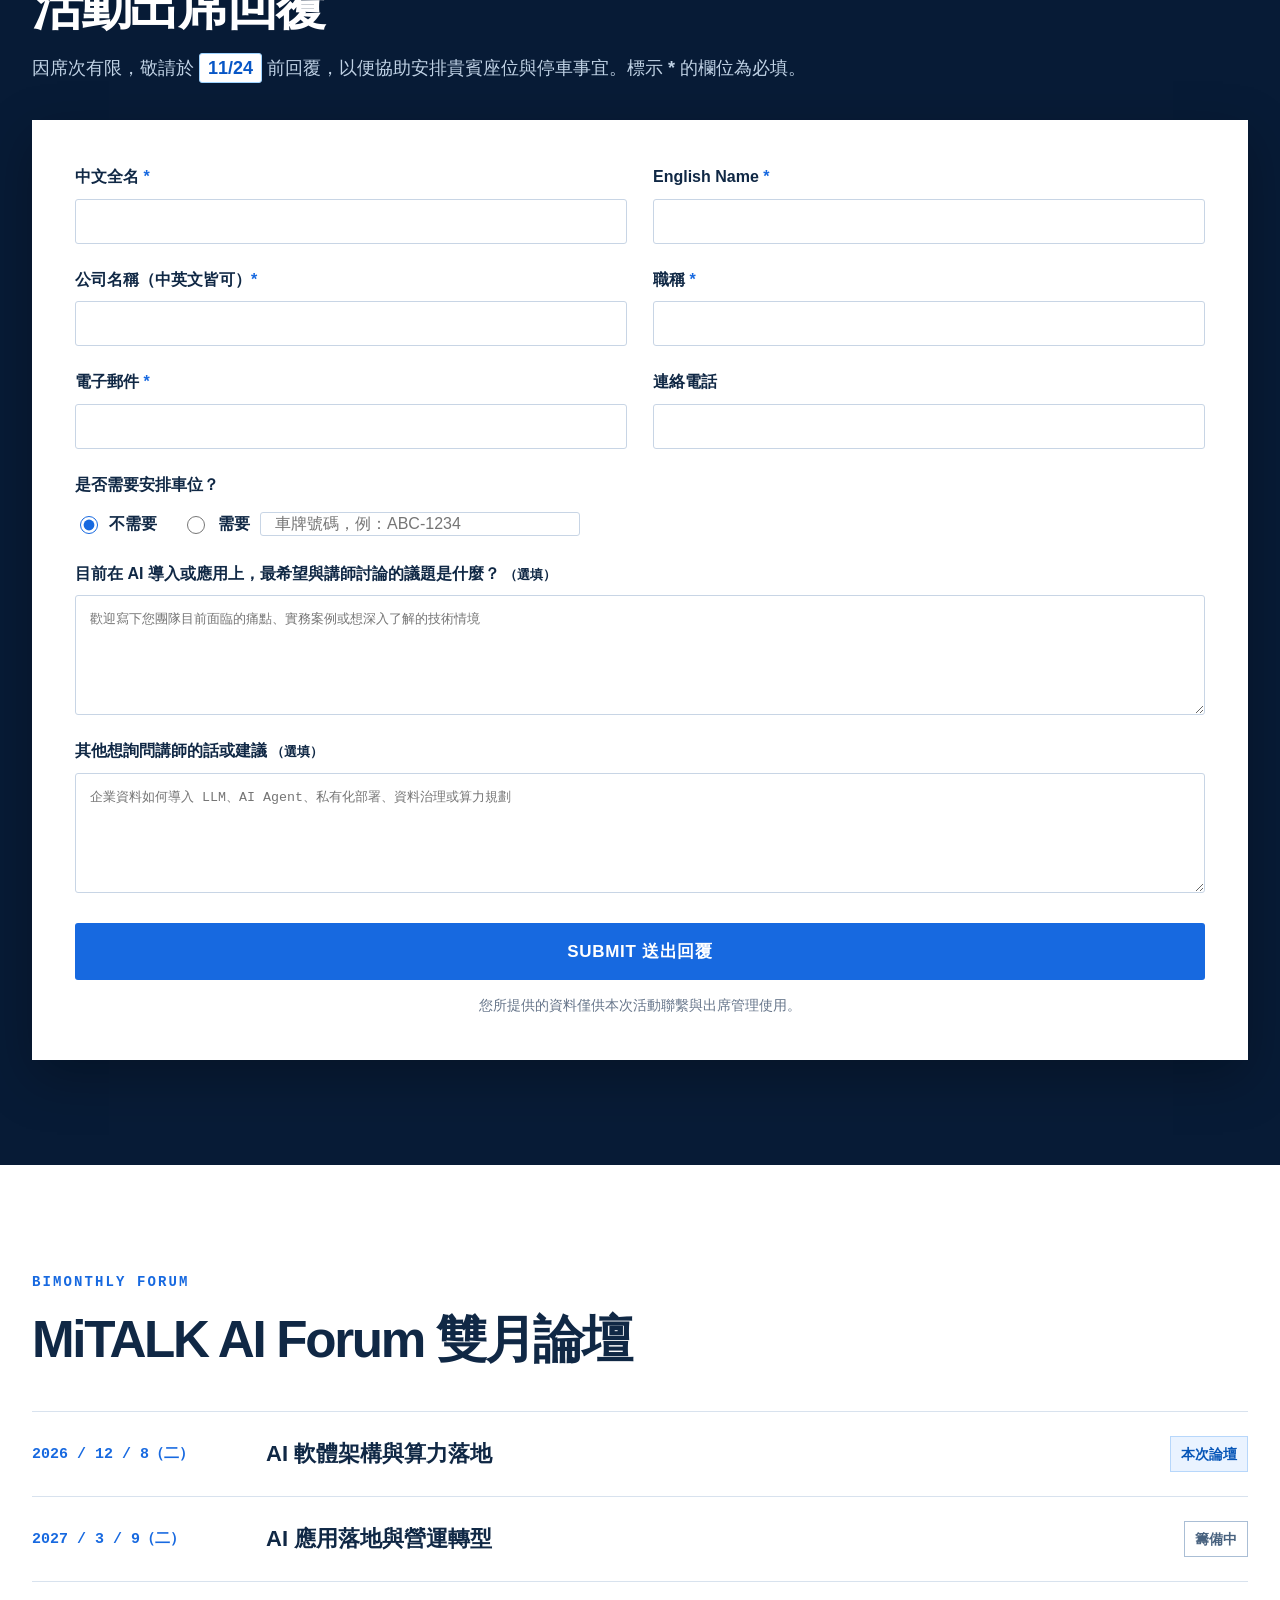
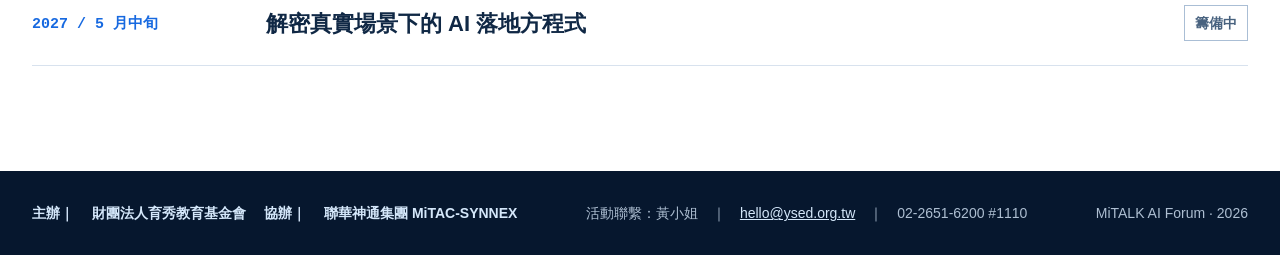
==== commit c4ac2268: "Add files via upload" ====
--- a/index.html
+++ b/index.html
@@ -393,7 +393,7 @@
         position: relative;
         z-index: 1;
         margin: 82px 0 0;
-        font-size: 42px;
+        font-size: 52px;
         line-height: 1.3;
       }
       .speaker-card small {
@@ -786,12 +786,12 @@
         text-shadow: 0 2px 10px #0008;
       }
       .speaker-card h3 span {
-        font-size: 0.54em;
+        font-size: 0.58em;
         letter-spacing: 0.01em;
         white-space: nowrap;
       }
       .speaker-card small {
-        font-size: 18px;
+        font-size: 24px;
       }
       .hero-flyer-art {
         position: absolute;
@@ -873,7 +873,10 @@
           padding: 26px;
         }
         .speaker-card h3 {
-          font-size: 33px;
+          font-size: 39px;
+        }
+        .speaker-card small {
+          font-size: 22px;
         }
         .hero-flyer-art {
           right: -38%;
@@ -1230,7 +1233,7 @@
         <p class="label">ACTIVITY RSVP</p>
         <h2 id="successTitle">送出成功</h2>
         <p id="successMessage">
-          感謝您的回覆與報名，將於活動前一週寄送活動資訊給您，期待與您 12/8 在 MiTALK 相見！
+          感謝您的參與！系統已確認您的報名資料。活動詳細資訊將於活動前一週寄到您的信箱，期待 12/8 與您相聚 MiTALK！
         </p>
         <button class="modal-confirm" type="button">我知道了</button>
       </div>
@@ -1239,9 +1242,8 @@
       const rsvpForm = document.getElementById("rsvpForm"),
         submitButton = rsvpForm.querySelector(".submit"),
         successModal = document.getElementById("successModal"),
-        modalCloseButtons = successModal.querySelectorAll(
-          ".modal-close, .modal-confirm",
-        );
+        modalCloseButtons = successModal.querySelectorAll(".modal-close"),
+        modalConfirmButton = successModal.querySelector(".modal-confirm");
       let submissionPending = false;
 
       function closeSuccessModal() {
@@ -1252,6 +1254,10 @@
       modalCloseButtons.forEach((button) =>
         button.addEventListener("click", closeSuccessModal),
       );
+      modalConfirmButton.addEventListener("click", () => {
+        rsvpForm.reset();
+        closeSuccessModal();
+      });
       successModal.addEventListener("click", (event) => {
         if (event.target === successModal) closeSuccessModal();
       });
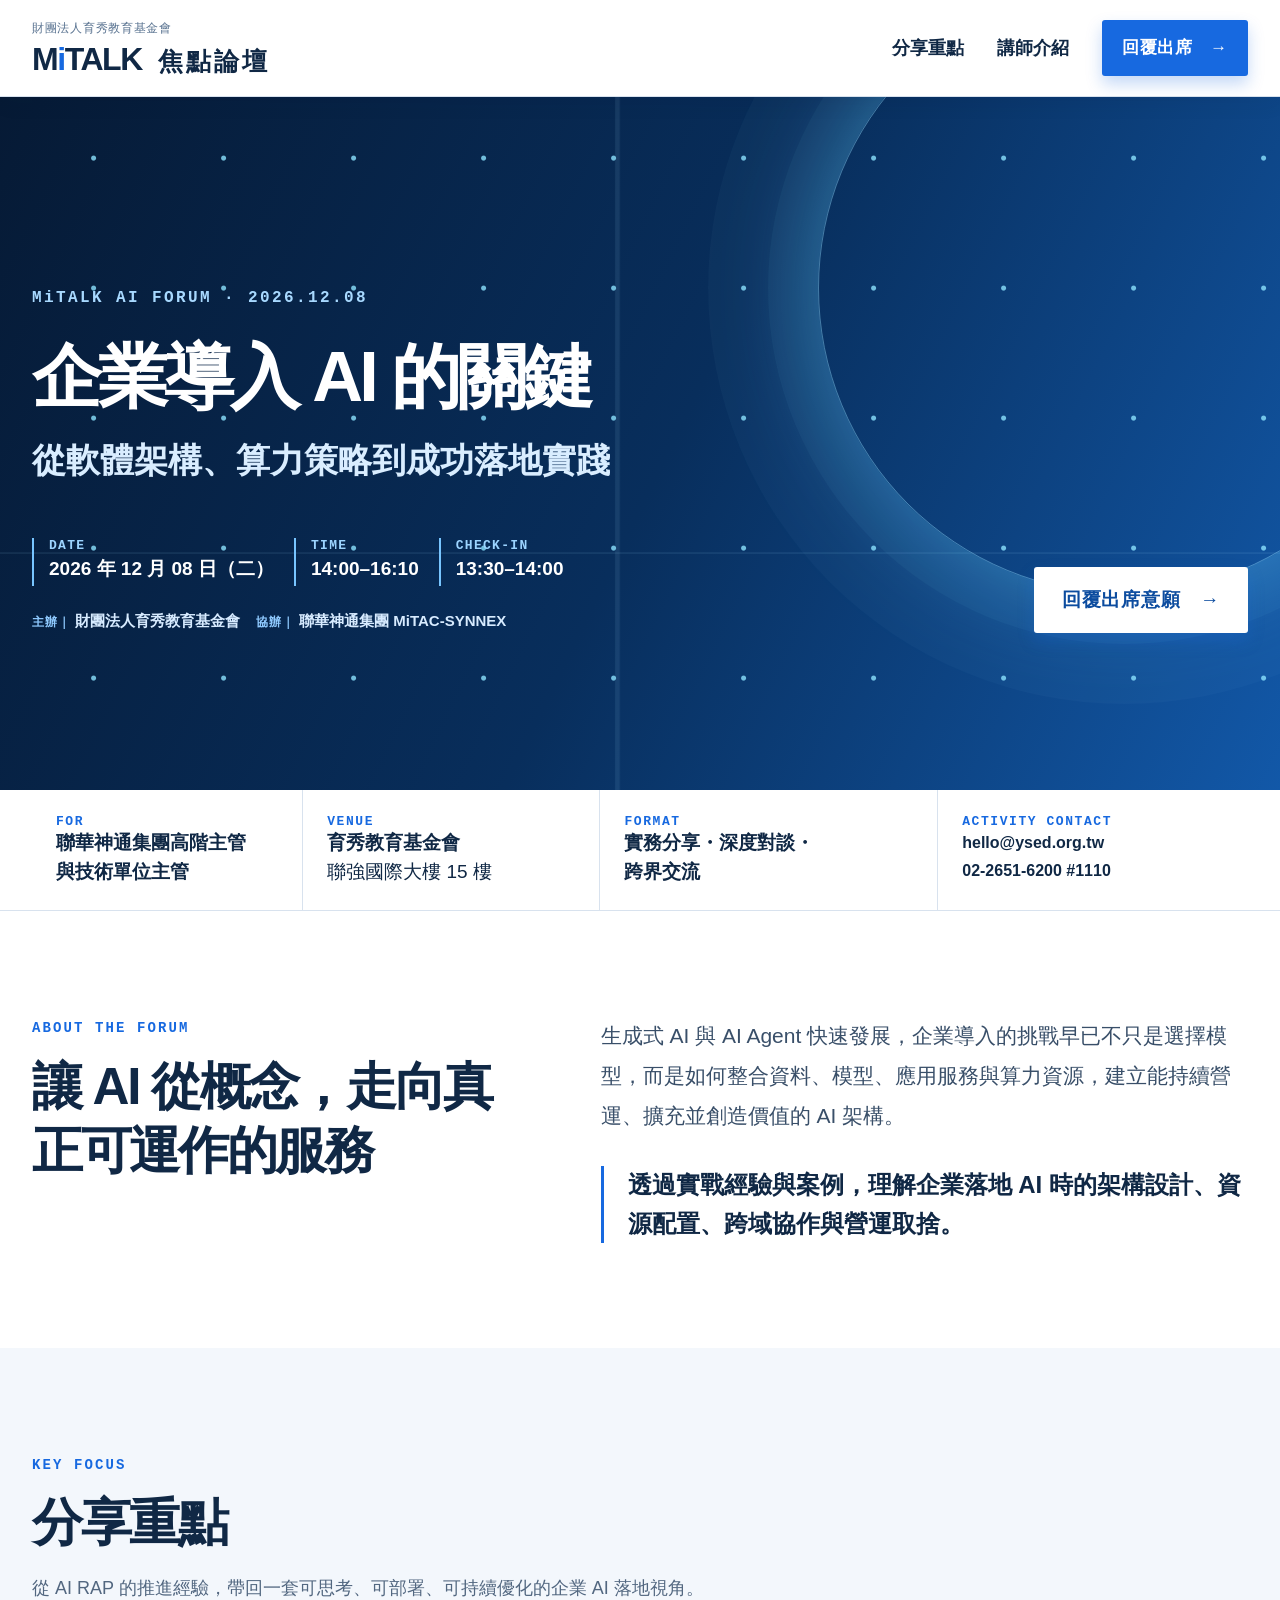
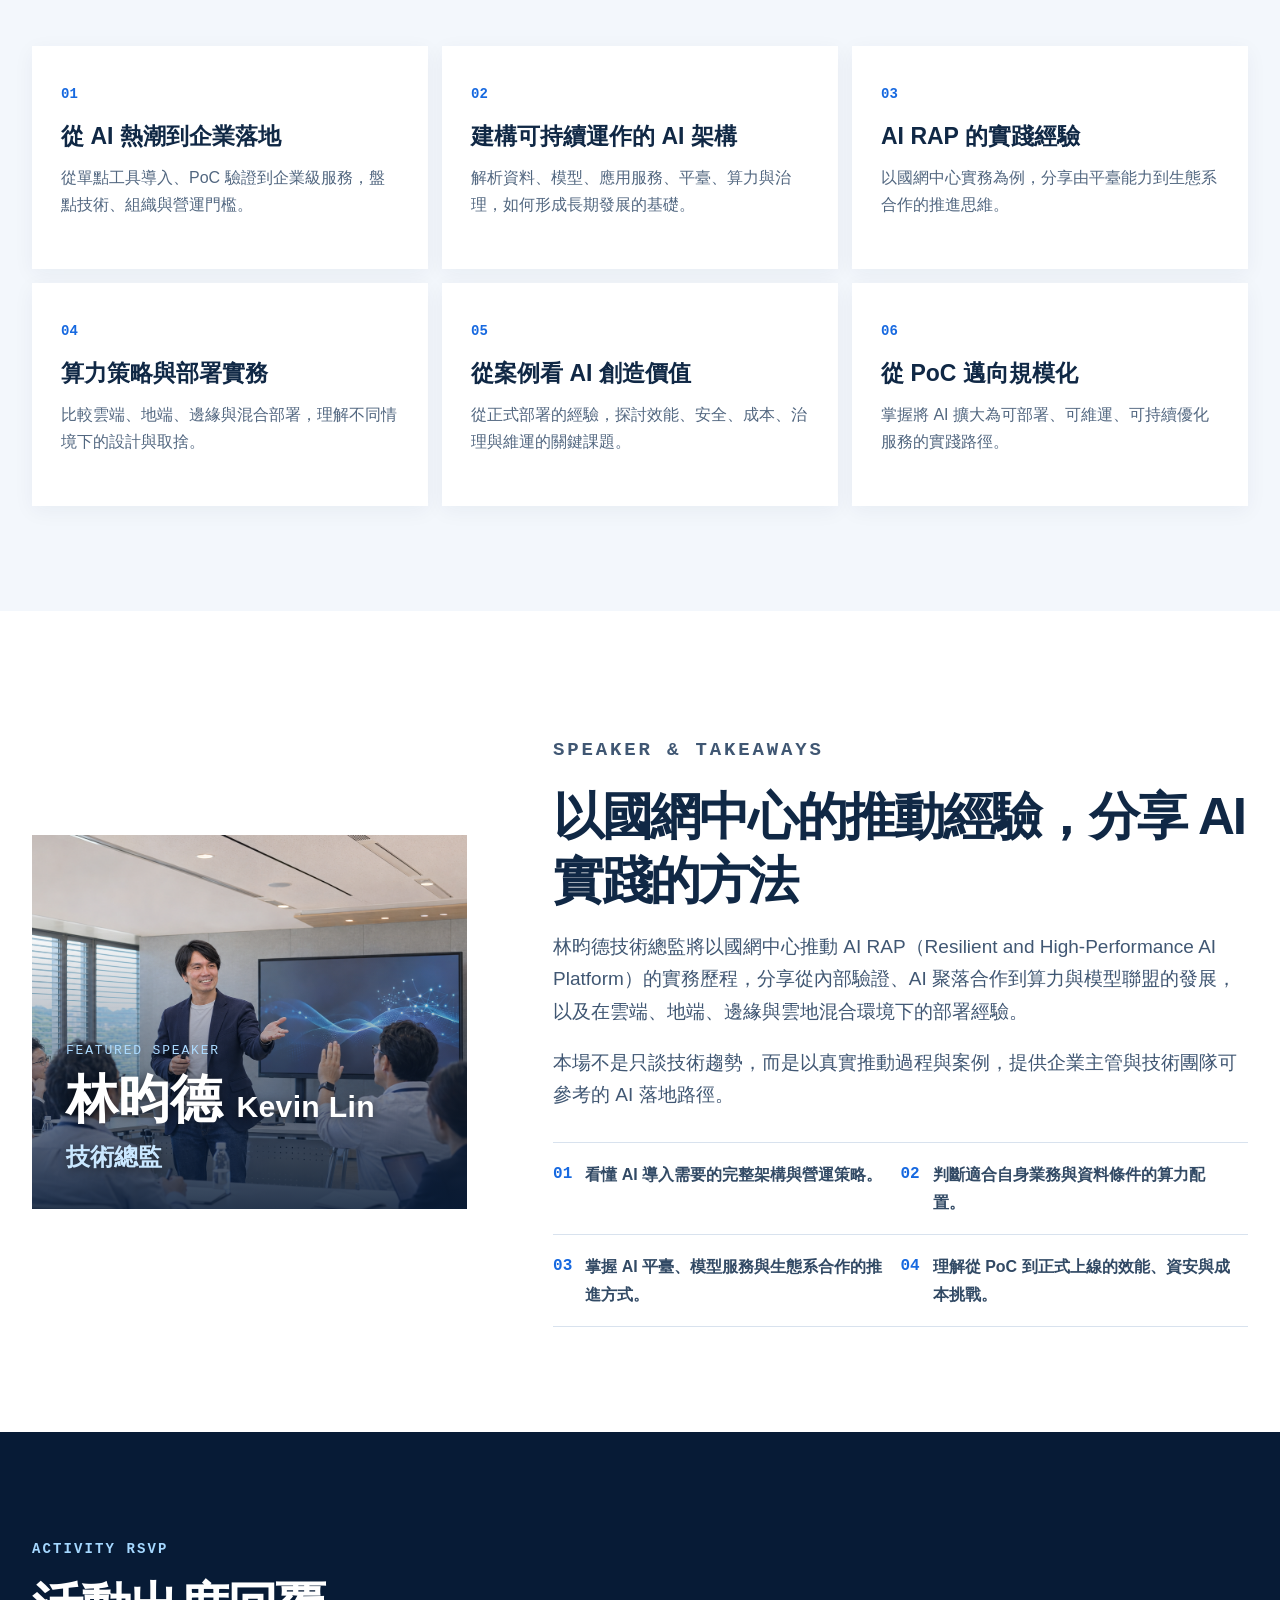
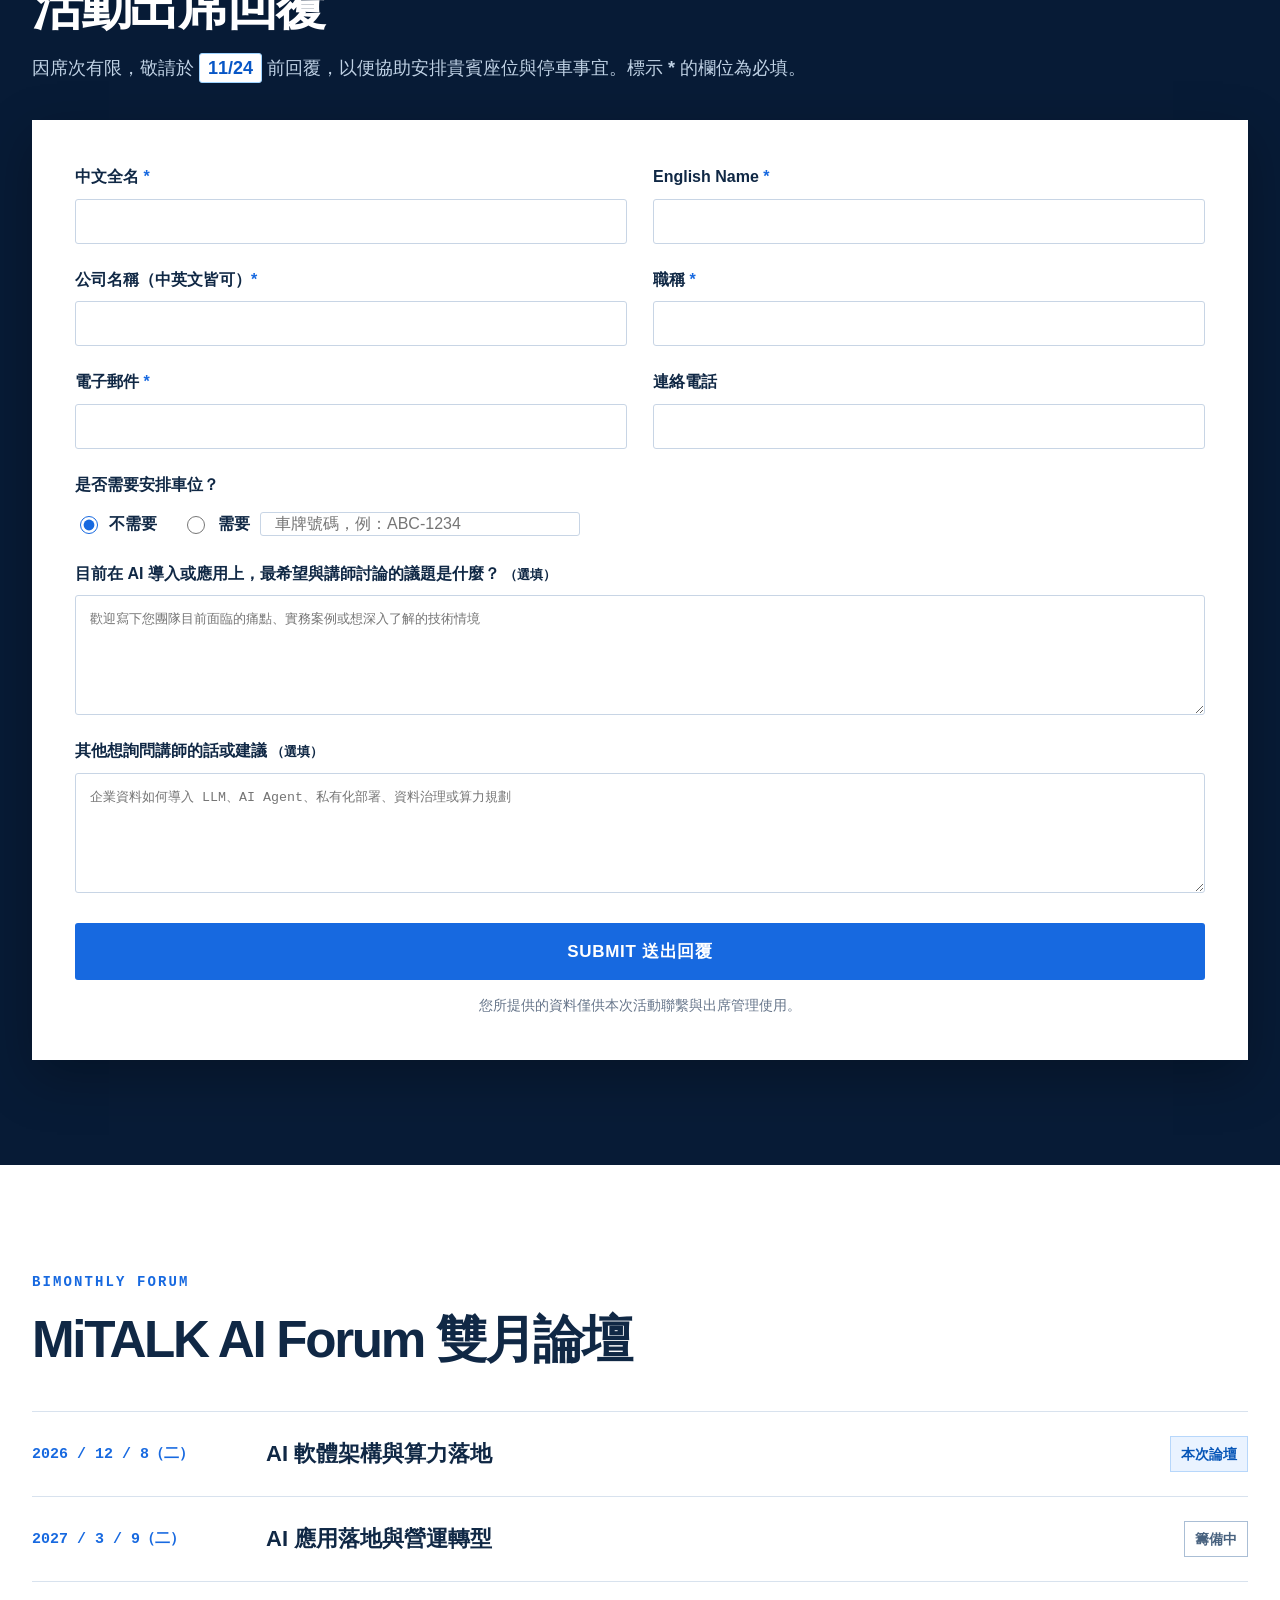
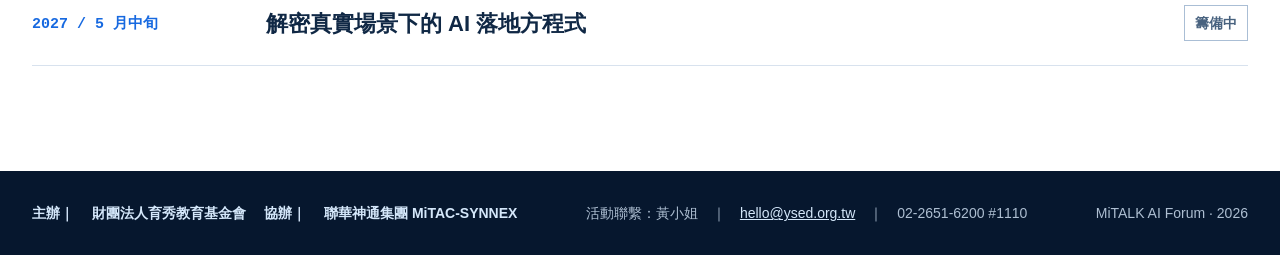
==== commit 2ce1bec6: "Add files via upload" ====
--- a/index.html
+++ b/index.html
@@ -5,6 +5,7 @@
     <meta name="viewport" content="width=device-width,initial-scale=1" />
     <meta name="description" content="MiTALK AI Forum｜企業導入 AI 的關鍵" />
     <title>MiTALK AI Forum｜企業導入 AI 的關鍵</title>
+    <link rel="icon" href="assets/favicon.svg" type="image/svg+xml" />
     <style>
       :root {
         --navy: #071b36;
@@ -273,6 +274,22 @@
         line-height: 1.5;
         font-weight: 800;
       }
+      .event-item .event-item-secondary {
+        font-weight: 400;
+      }
+      .event-item .event-contact-details {
+        font-size: 16px;
+      }
+      .event-item .contact-email {
+        color: inherit;
+        text-decoration: none;
+        transition: color 0.2s;
+        overflow-wrap: anywhere;
+      }
+      .event-item .contact-email:hover,
+      .event-item .contact-email:focus-visible {
+        color: var(--blue);
+      }
       .event .cta {
         margin: 18px 0 18px 25px;
         align-self: center;
@@ -745,6 +762,24 @@
     <style>
       .event-grid {
         grid-template-columns: 1fr 1.1fr 1.25fr 1.15fr;
+      }
+      @media (max-width: 850px) {
+        .event-grid {
+          grid-template-columns: repeat(4, minmax(0, 1fr));
+        }
+        .event-item:nth-child(3) {
+          border-top: 0;
+          border-left: 1px solid var(--line);
+        }
+      }
+      @media (max-width: 560px) {
+        .event-grid {
+          grid-template-columns: minmax(0, 1fr);
+        }
+        .event-item:not(:first-child) {
+          border-top: 1px solid var(--line);
+          border-left: 0;
+        }
       }
       .parking-inline {
         display: flex;
@@ -969,14 +1004,21 @@
             <b>FOR</b><span>聯華神通集團高階主管<br />與技術單位主管</span>
           </div>
           <div class="event-item">
-            <b>VENUE</b><span>育秀教育基金會<br />（聯強國際大樓 15 樓）</span>
+            <b>VENUE</b><span
+              >育秀教育基金會<br /><span class="event-item-secondary"
+                >聯強國際大樓 15 樓</span
+              ></span
+            >
           </div>
           <div class="event-item">
-            <b>FORMAT</b><span>實務分享・深度對談・跨界交流</span>
+            <b>FORMAT</b><span>實務分享・深度對談・<br />跨界交流</span>
           </div>
           <div class="event-item">
             <b>ACTIVITY CONTACT</b
-            ><span>hello@ysed.org.tw<br />02-2651-6200 #1110</span>
+            ><span class="event-contact-details"
+              ><a class="contact-email" href="mailto:hello@ysed.org.tw"
+                >hello@ysed.org.tw</a
+              ><br />02-2651-6200 #1110</span>
           </div>
         </div>
       </div>
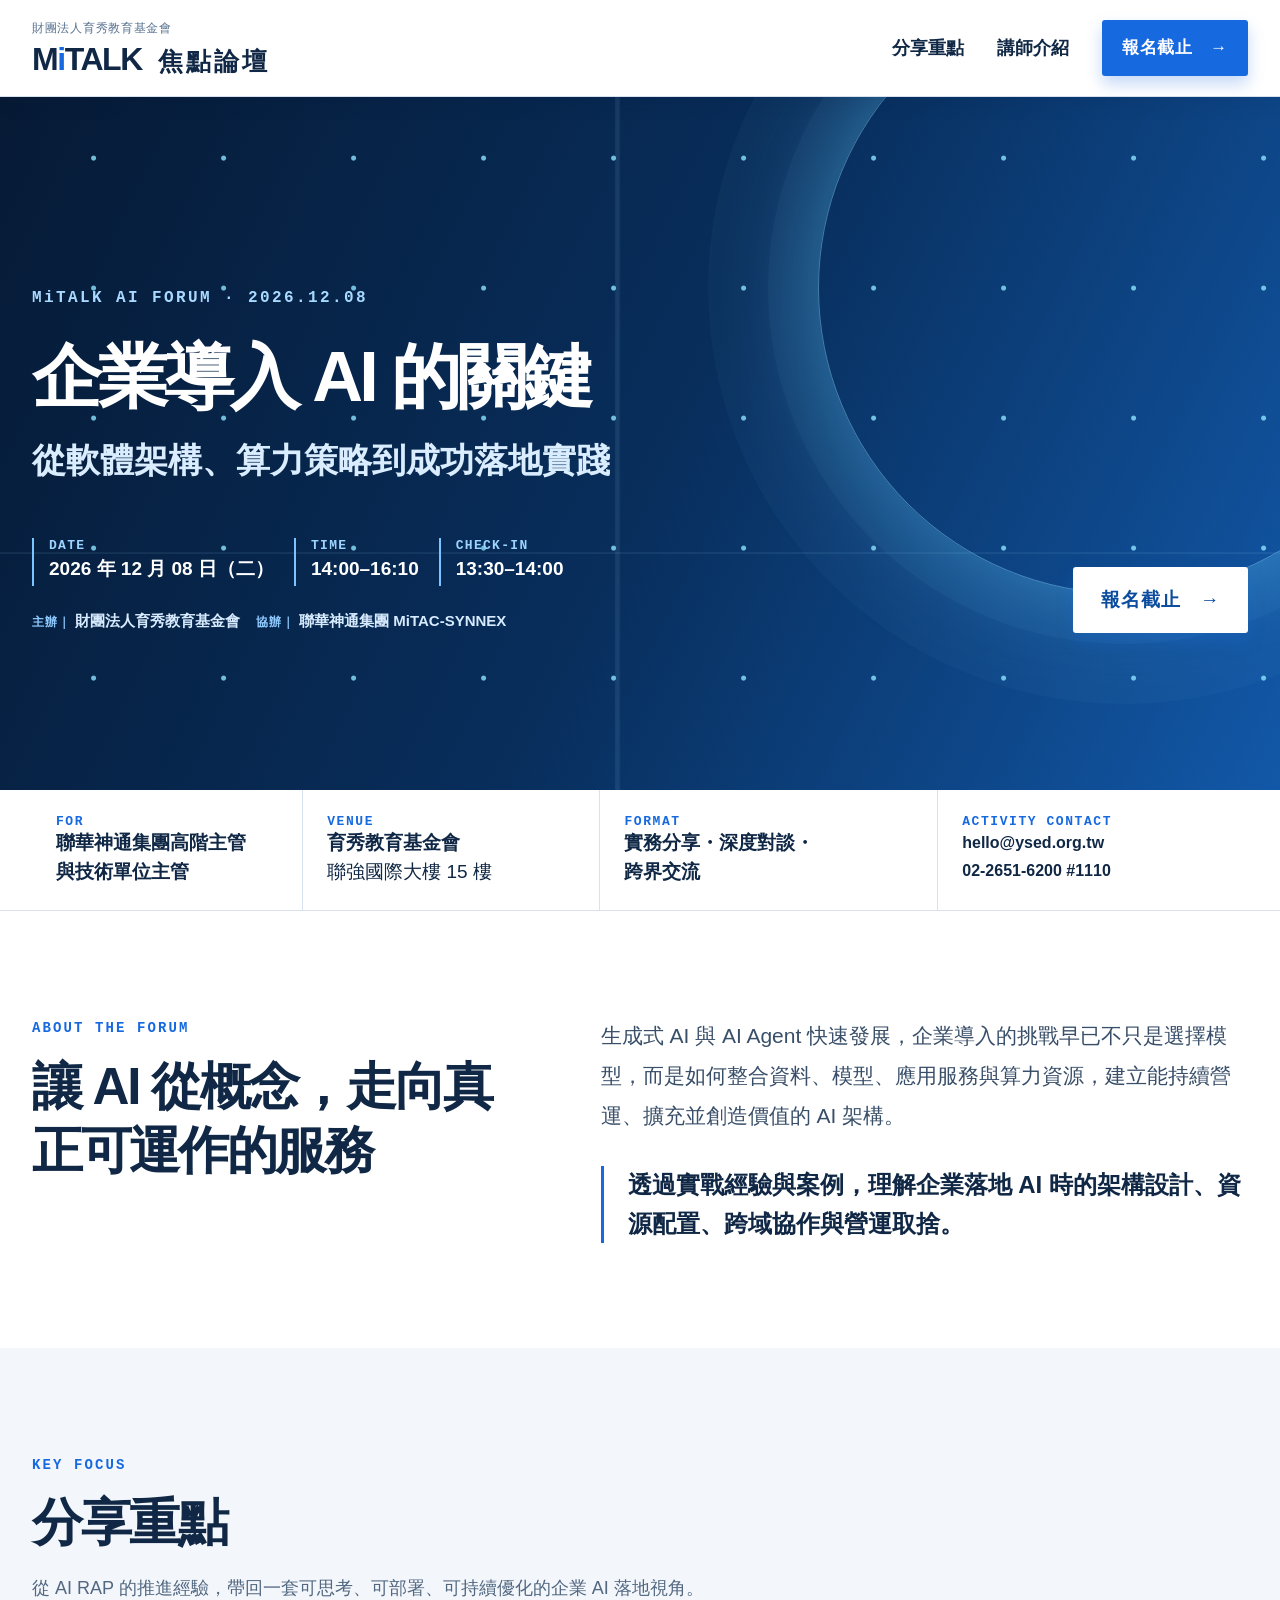
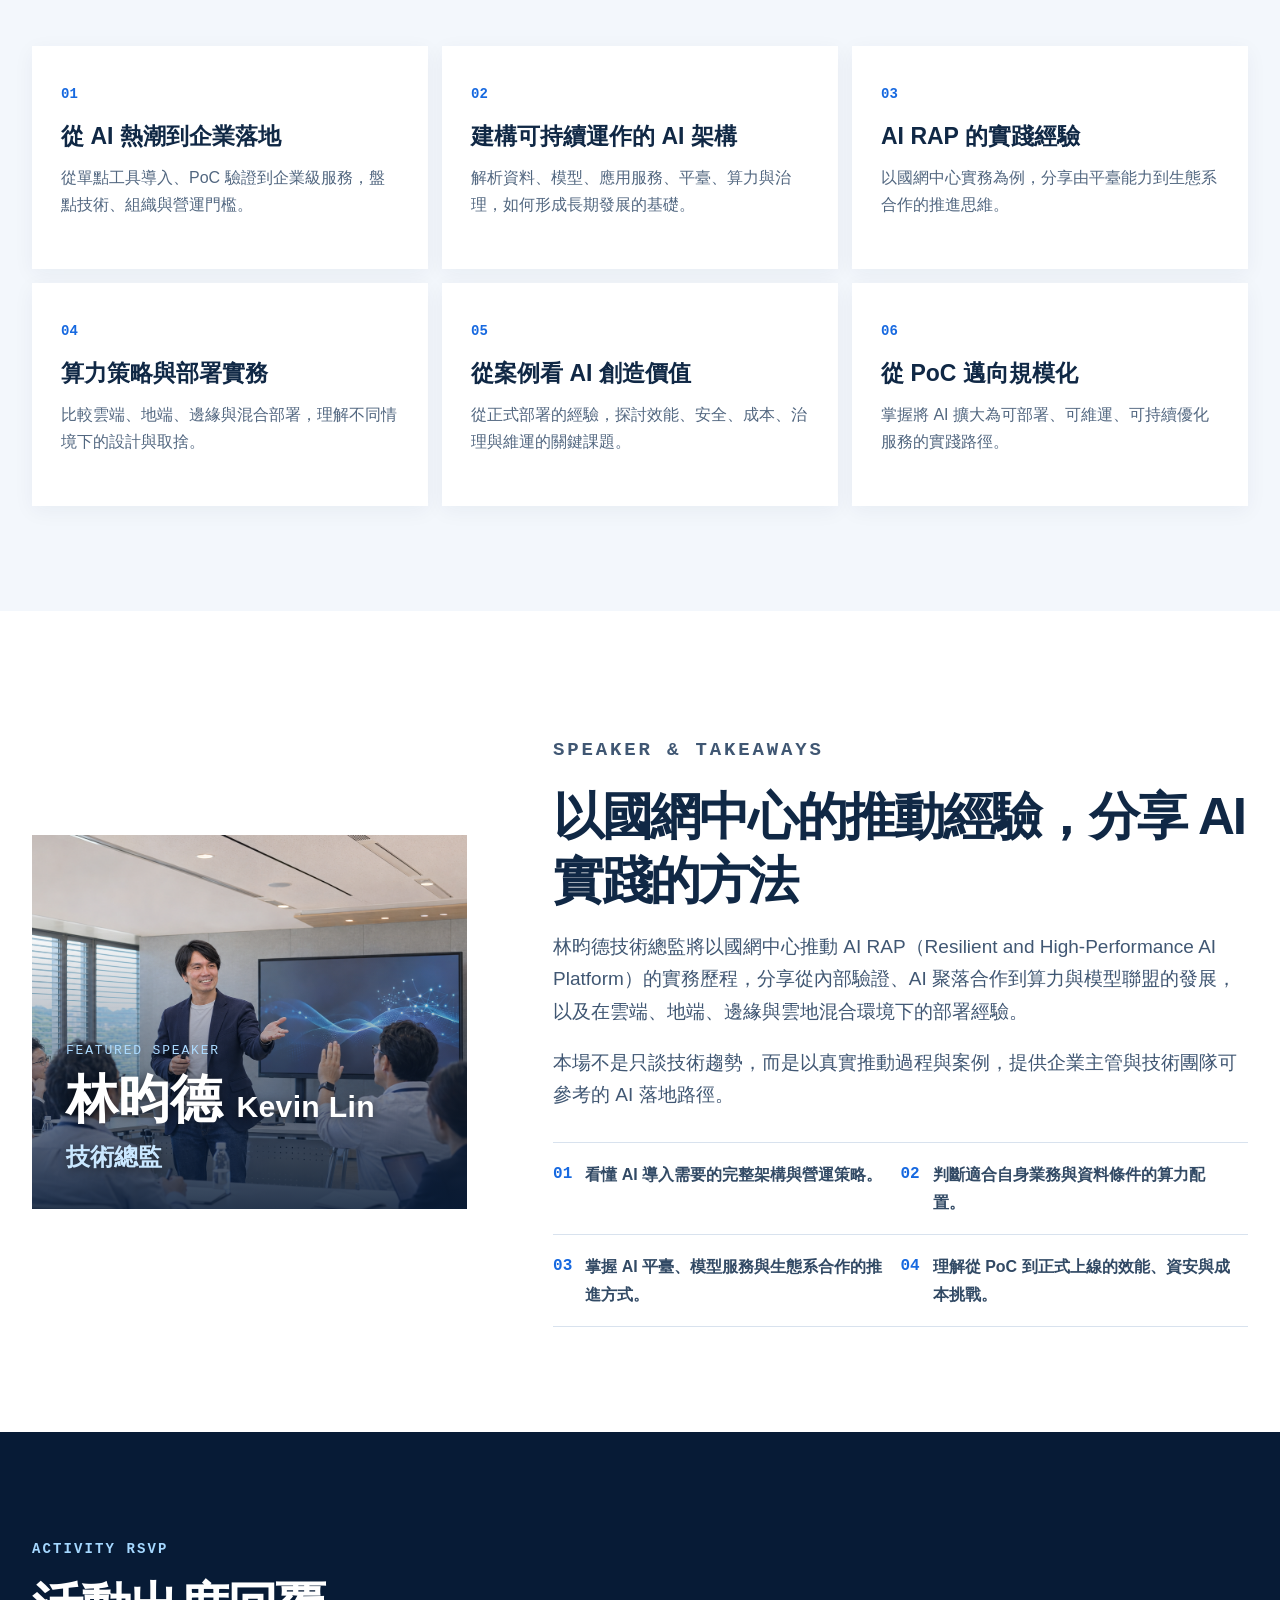
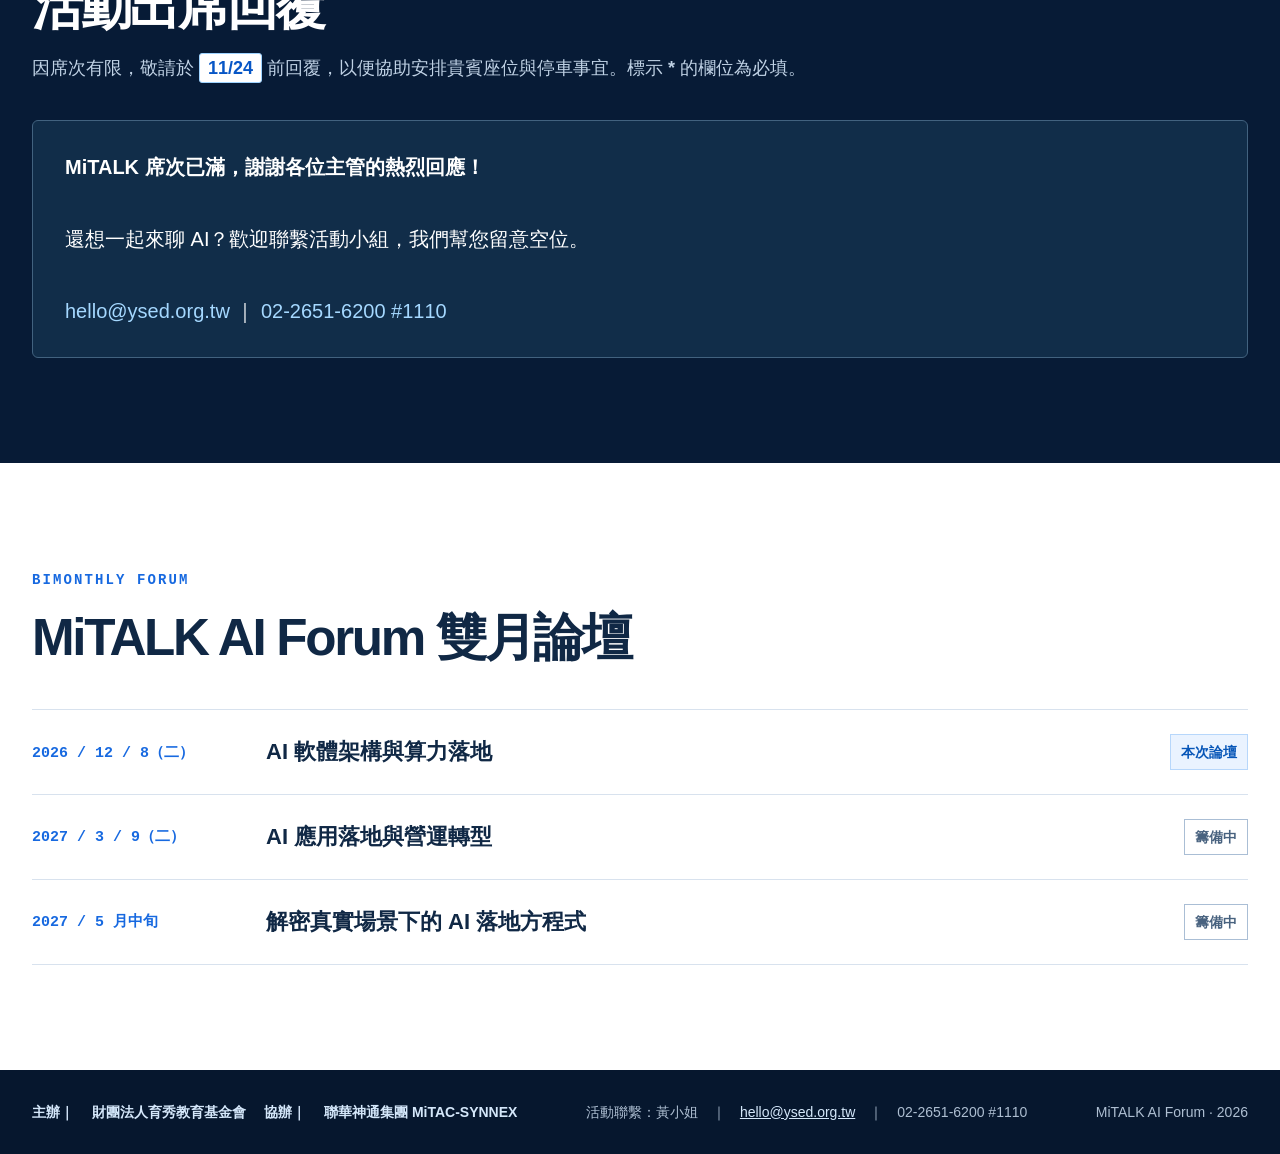
==== commit f5f9641f: "end-registration" ====
--- a/index.html
+++ b/index.html
@@ -455,6 +455,20 @@
         color: #c0d2e5;
         font-size: 18px;
       }
+      .rsvp-note {
+        margin: 36px 0 0;
+        padding: 28px 32px;
+        border: 1px solid #42627f;
+        border-radius: 6px;
+        background: #112d49;
+        color: #fff;
+        font-size: 20px;
+        line-height: 1.8;
+      }
+      .rsvp-note a {
+        color: #a5d8ff;
+        text-underline-offset: 3px;
+      }
       .formbox {
         padding: 43px;
         background: #fff;
@@ -965,7 +979,7 @@
         >
         <nav class="links">
           <a href="#focus">分享重點</a><a href="#speaker">講師介紹</a
-          ><a class="cta" href="#rsvp">回覆出席　→</a>
+          ><a class="cta" href="#rsvp">報名截止　→</a>
         </nav>
       </div>
     </header>
@@ -994,7 +1008,7 @@
                 ><span><strong>協辦｜</strong> 聯華神通集團 MiTAC-SYNNEX</span>
               </div>
             </div>
-            <a class="cta" href="#rsvp">回覆出席意願　→</a>
+            <a class="cta" href="#rsvp">報名截止　→</a>
           </div>
         </div>
       </section>
@@ -1146,7 +1160,13 @@
             前回覆，以便協助安排貴賓座位與停車事宜。標示
             <strong>*</strong> 的欄位為必填。
           </p>
-          <form class="formbox" id="rsvpForm">
+          <p class="rsvp-note">
+            <strong>MiTALK 席次已滿，謝謝各位主管的熱烈回應！</strong><br /><br />
+            還想一起來聊 AI？歡迎聯繫活動小組，我們幫您留意空位。<br /><br />
+            <a href="mailto:hello@ysed.org.tw">hello@ysed.org.tw</a> ｜
+            <a href="tel:+886226516200">02-2651-6200 #1110</a>
+          </p>
+          <form class="formbox" id="rsvpForm" hidden>
             <div class="grid">
               <div class="field">
                 <label for="name"
@@ -1273,9 +1293,12 @@
           &times;
         </button>
         <p class="label">ACTIVITY RSVP</p>
-        <h2 id="successTitle">送出成功</h2>
+        <h2 id="successTitle">額滿！</h2>
         <p id="successMessage">
-          感謝您的參與！系統已確認您的報名資料。活動詳細資訊將於活動前一週寄到您的信箱，期待 12/8 與您相聚 MiTALK！
+          MiTALK 席次已滿，謝謝各位主管的熱烈回應！<br /><br />
+          還想一起來聊 AI？歡迎聯繫活動小組，我們幫您留意空位。<br /><br />
+          <a href="mailto:hello@ysed.org.tw">hello@ysed.org.tw</a> ｜
+          <a href="tel:+886226516200">02-2651-6200 #1110</a>
         </p>
         <button class="modal-confirm" type="button">我知道了</button>
       </div>
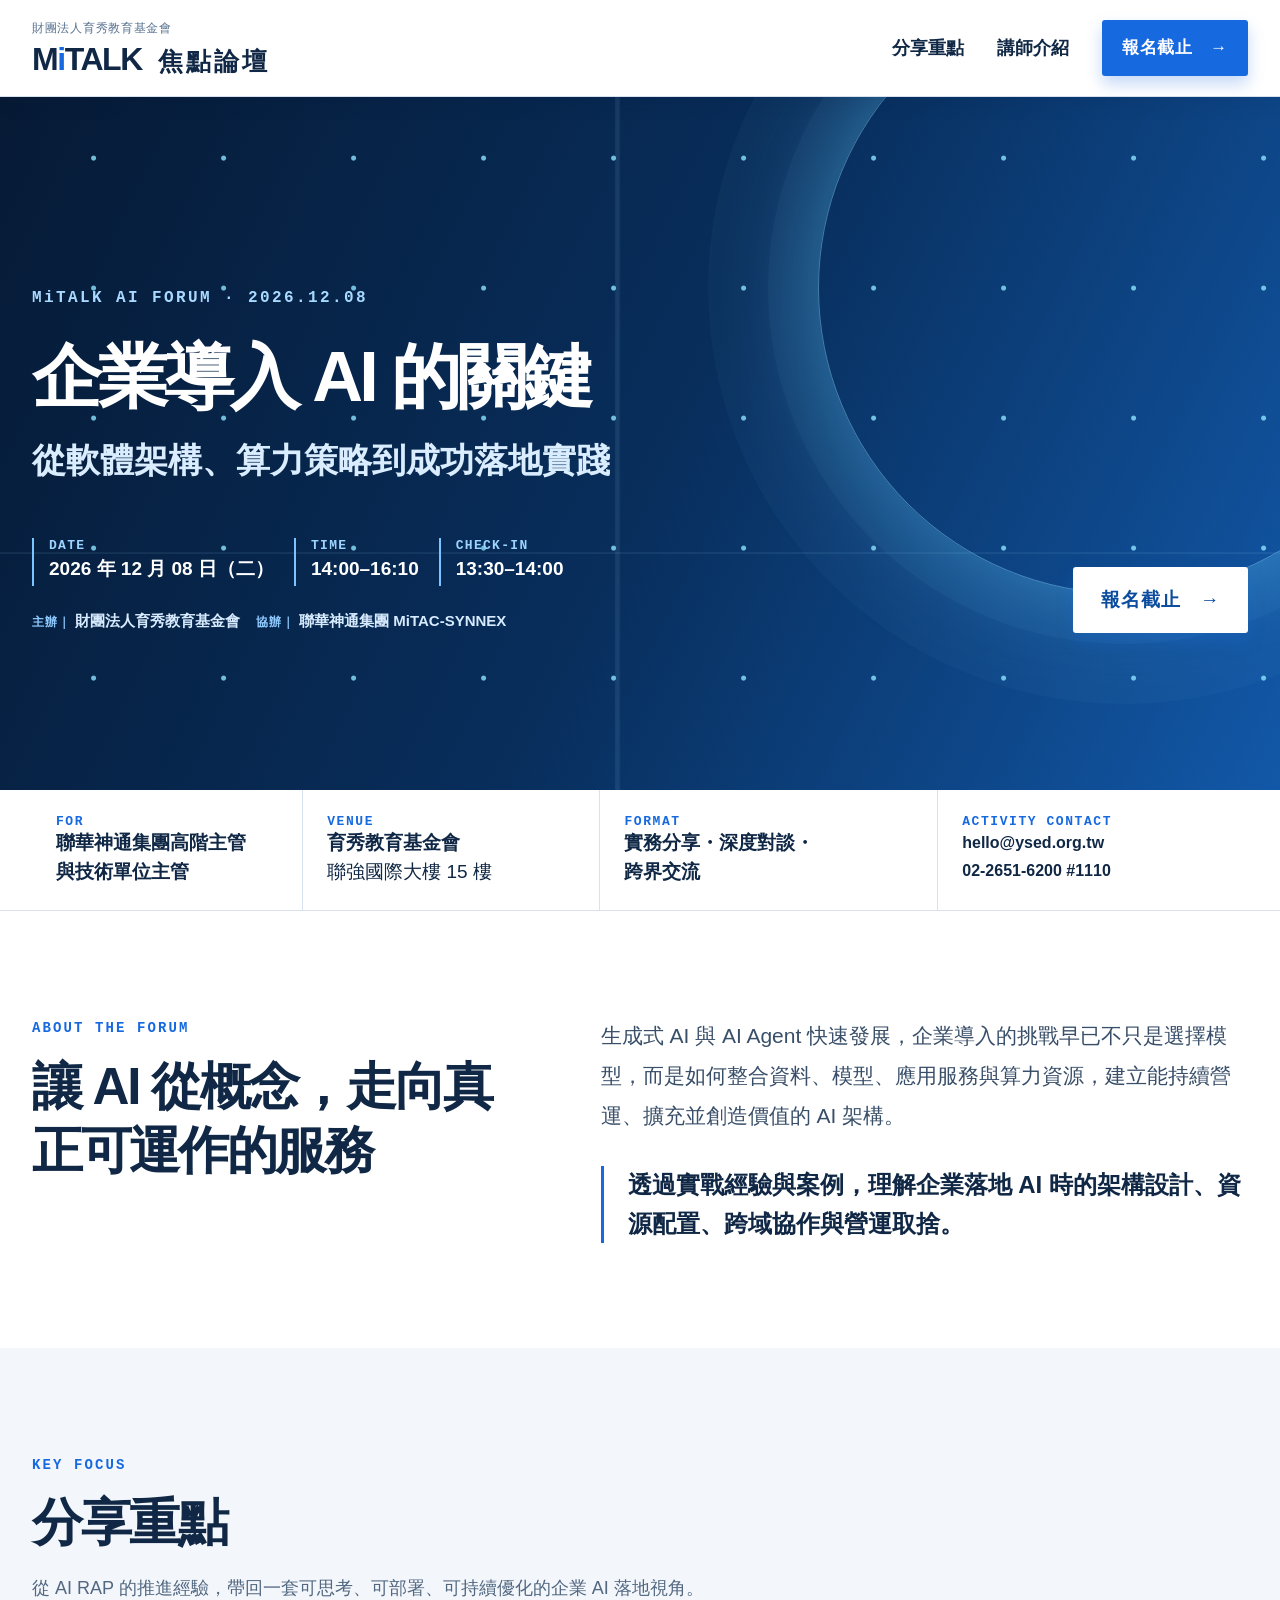
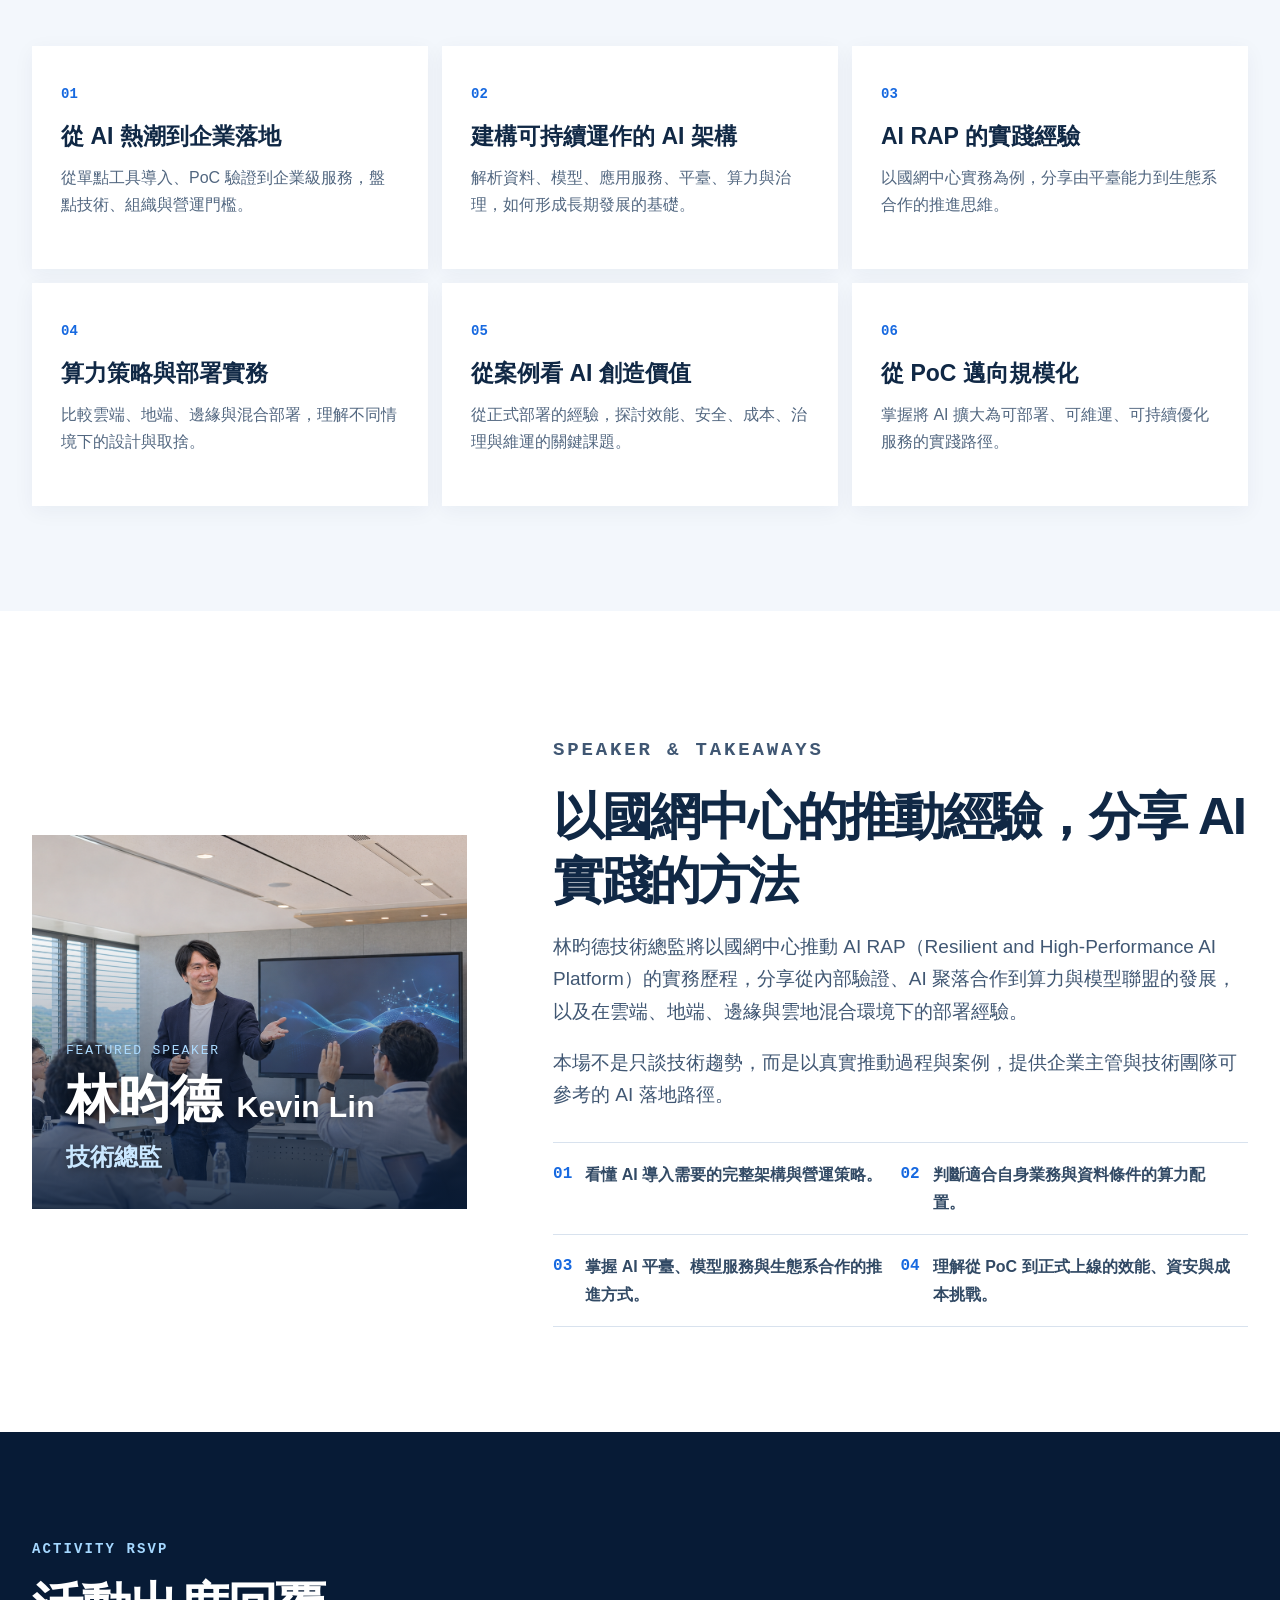
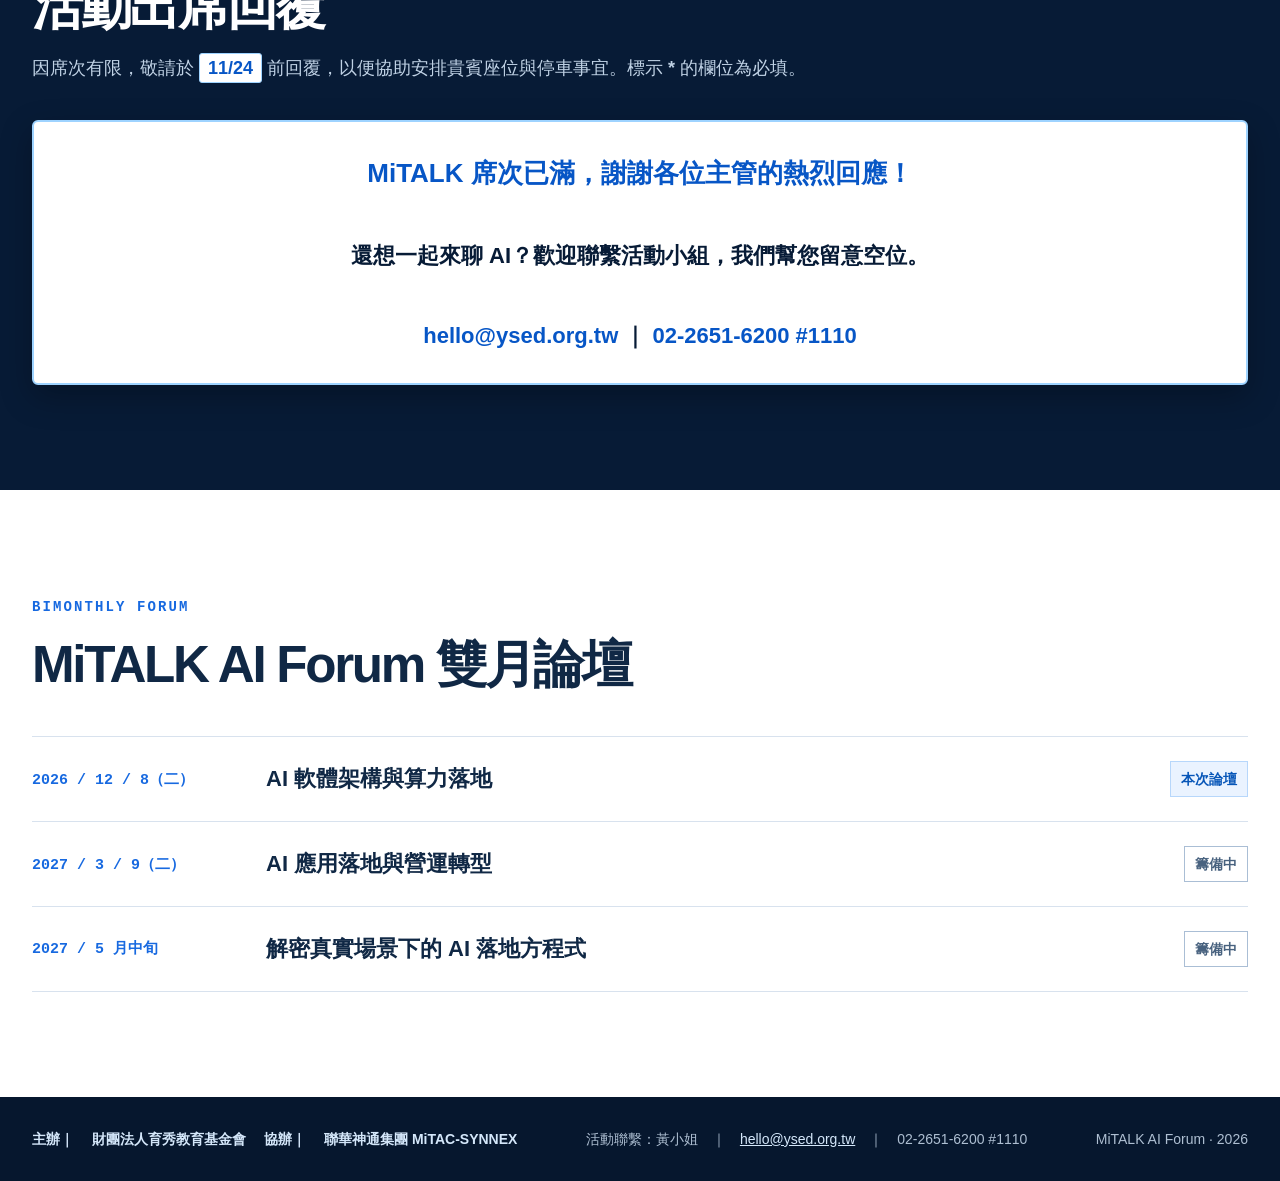
==== commit 05bbbdc1: "end-registration" ====
--- a/index.html
+++ b/index.html
@@ -458,15 +458,23 @@
       .rsvp-note {
         margin: 36px 0 0;
         padding: 28px 32px;
-        border: 1px solid #42627f;
+        border: 2px solid #9ed3ff;
         border-radius: 6px;
-        background: #112d49;
-        color: #fff;
-        font-size: 20px;
+        background: #fff;
+        box-shadow: 0 12px 32px #0004;
+        color: var(--navy);
+        font-size: 22px;
+        font-weight: 600;
         line-height: 1.8;
+        text-align: center;
+      }
+      .rsvp-note strong {
+        color: #0756c6;
+        font-size: 26px;
       }
       .rsvp-note a {
-        color: #a5d8ff;
+        color: #0756c6;
+        font-weight: 800;
         text-underline-offset: 3px;
       }
       .formbox {
